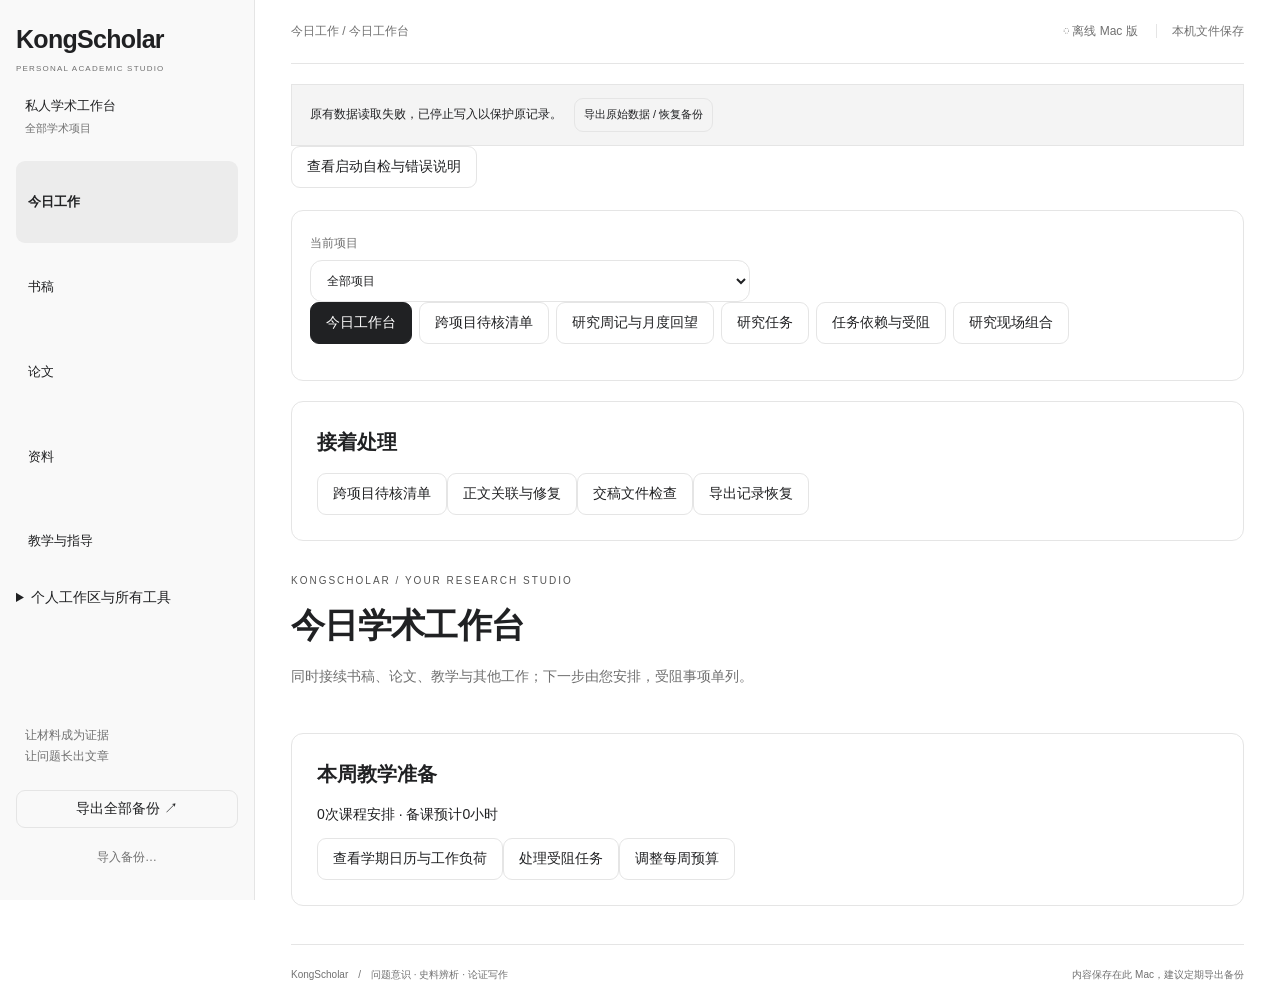
==== Web/index.html @ 85c4333f "Release KongScholar 3.2: Word revision intake, reviewed responses and per-citation text layers Inclu" ====
<!doctype html><html lang="zh-CN"><meta charset="utf-8"><meta name="viewport" content="width=device-width,initial-scale=1"><title>KongScholar · 私人学术工作台</title><link rel="stylesheet" href="style.css"><link rel="stylesheet" href="folio.css"><link rel="stylesheet" href="neutral.css"><body><aside><div class="brand">KongScholar<span>PERSONAL ACADEMIC STUDIO</span></div><div class="owner">中国近现代史<br><small>私人学术工作台 · 01</small></div><nav></nav><div class="asidefoot">让材料成为证据<br>让问题长出文章</div><button id="backup">导出全部备份 ↗</button><button class="import" id="restoreNative" onclick="nativeImportBackup()">导入备份…</button><input id="restore" type="file" hidden></aside><main><header><span id="breadcrumb">工作台 / 总览</span><span>◌ 离线 Mac 版 <b>本机文件保存</b></span></header><div id="backupNotice"></div><div id="app"></div><footer>KongScholar　/　问题意识 · 史料辨析 · 论证写作 <span id="status">内容保存在此 Mac，建议定期导出备份</span></footer></main><dialog><form id="form"><div class="dialogtop"><h2 id="dialogtitle"></h2><button type="button" id="close">×</button></div><div id="fields"></div><button class="primary" type="submit">保存到工作台</button></form></dialog><div id="toast" role="status"></div><script src="workflow-model.js"></script><script src="projects-model.js"></script><script src="rhythm-model.js"></script><script src="discovery-model.js"></script><script src="progress-model.js"></script><script src="revision-model.js"></script><script src="depth-model.js"></script><script src="advanced-model.js"></script><script src="research-model.js"></script><script src="personal-model.js"></script><script src="stability-model.js"></script><script src="material-model28.js"></script><script src="finish-model29.js"></script><script src="continuity-model30.js"></script><script src="studio-model31.js"></script><script src="review-model32.js"></script><script src="desktop.js"></script><script src="app.js"></script><script src="folio.js"></script><script src="references.js"></script><script src="workflow.js"></script><script src="publication.js"></script><script src="reliability.js"></script><script src="research.js"></script><script src="projects.js"></script><script src="rhythm.js"></script><script src="discovery.js"></script><script src="studio.js"></script><script src="progress.js"></script><script src="revision.js"></script><script src="depth.js"></script><script src="manuscripts.js"></script><script src="recovery.js"></script><script src="sessions.js"></script><script src="advanced.js"></script><script src="exchange.js"></script><script src="scholarship.js"></script><script src="analysis24.js"></script><script src="teaching24.js"></script><script src="workbench25.js"></script><script src="evidence25.js"></script><script src="writing25.js"></script><script src="continuity25.js"></script><script src="workspace26.js"></script><script src="forms26.js"></script><script src="writing26.js"></script><script src="stability27.js"></script><script src="drafts27.js"></script><script src="performance27.js"></script><script src="materials28.js"></script><script src="writing29.js"></script><script src="teaching29.js"></script><script src="continuity30.js"></script><script src="studio31.js"></script><script src="review32.js"></script></body></html>
---- Web/style.css ----
:root{--paper:#f6f5f0;--ink:#273e36;--muted:#7a8178;--line:#dedfd5;--accent:#b35d40}*{box-sizing:border-box}body{margin:0;background:var(--paper);color:var(--ink);font:14px -apple-system,BlinkMacSystemFont,"PingFang SC",sans-serif}button,input,textarea,select{font:inherit}button{cursor:pointer;border:1px solid var(--line);background:transparent;color:var(--ink);padding:11px 15px;border-radius:5px}button:hover{background:#e9ece3}aside{position:fixed;width:238px;inset:0 auto 0 0;background:#edf0e7;border-right:1px solid var(--line);padding:34px 25px;display:flex;flex-direction:column;gap:20px}.brand{font-family:serif;font-size:34px;letter-spacing:8px}.brand span{display:block;font:9px sans-serif;letter-spacing:1.6px;margin-top:10px}.owner{margin:24px 0 12px;line-height:1.9}.owner small,.muted{color:var(--muted)}nav{display:grid;gap:9px}nav button{text-align:left;border:0;padding:14px}nav .active{background:var(--ink);color:white}.asidefoot{margin-top:auto;font-family:serif;font-size:18px;line-height:1.9;color:#869285}.import{text-align:center;cursor:pointer;color:var(--muted);font-size:12px}main{margin-left:238px;padding:0 46px}header{height:80px;border-bottom:1px solid var(--line);display:flex;align-items:center;justify-content:space-between;font-size:12px;color:var(--muted)}header b{font-weight:400;border-left:1px solid var(--line);padding-left:15px;margin-left:15px}h1,h2,h3,p{margin-top:0}h1{font:38px/1.5 "Songti SC",serif;margin-bottom:12px}h2{font:23px "Songti SC",serif}h3{font-size:16px;line-height:1.7}.hero{padding:42px 0 30px;display:flex;justify-content:space-between;gap:24px;align-items:center}.eyebrow{font-size:10px;letter-spacing:2px;color:var(--accent);margin-bottom:15px}.hero p{color:var(--muted);line-height:1.9}.primary{background:var(--ink);color:white;border-color:var(--ink)}.primary:hover{background:#39574a;color:white}.stats{display:grid;grid-template-columns:repeat(4,1fr);border:1px solid var(--line);margin-bottom:32px;border-radius:8px}.stat{padding:22px 25px;border-right:1px solid var(--line)}.stat:last-child{border:0}.stat strong{display:block;font:32px Georgia;margin-top:12px}.grid{display:grid;grid-template-columns:1.65fr 1fr;gap:24px}.panel,.card{border:1px solid var(--line);background:#fcfcf8;border-radius:7px;padding:25px}.panelhead{display:flex;align-items:center;justify-content:space-between;margin-bottom:20px}.panelhead h2{margin:0}.tiny{font-size:11px;color:var(--muted)}.feature{background:#e7ece2;position:relative;overflow:hidden;margin-bottom:16px;padding:25px;border-radius:5px}.feature:after{content:'問';position:absolute;font:130px serif;color:#d4ddce;right:15px;bottom:-30px;pointer-events:none}.feature h3,.feature p{position:relative;z-index:1;max-width:80%}.feature p{line-height:1.8;color:#657263}.tag{display:inline-block;font-size:11px;padding:4px 8px;background:#eff1e9;border-radius:3px;color:#657361;margin:0 6px 10px 0}.tag.rust{color:#a15d44;background:#f1e9df}.row{padding:17px 0;border-bottom:1px solid var(--line);display:flex;justify-content:space-between;gap:15px;align-items:center}.row:last-child{border-bottom:0}.row p{margin:5px 0 0;color:var(--muted);font-size:12px;line-height:1.7}.quote{font:21px/1.9 "Songti SC",serif;margin:0 0 20px}.quick{width:100%;min-height:100px;resize:vertical;border:1px solid var(--line);background:var(--paper);padding:14px;margin-bottom:12px}.cards{display:grid;grid-template-columns:repeat(2,1fr);gap:18px}.card p{white-space:pre-wrap;color:#687367;line-height:1.9}.card .actions{display:flex;gap:8px;margin-top:18px}.actions button{font-size:12px;padding:7px 10px}.toolbar{display:flex;gap:12px;margin-bottom:24px}.toolbar input{flex:1;padding:13px;border:1px solid var(--line);background:#fcfcf8;border-radius:5px}.empty{padding:55px;text-align:center;color:var(--muted)}footer{border-top:1px solid var(--line);margin-top:38px;padding:23px 0;font-size:10px;color:var(--muted);display:flex;justify-content:space-between;gap:15px}dialog{border:1px solid var(--line);border-radius:10px;width:640px;max-width:92vw;padding:28px;background:var(--paper);color:var(--ink)}dialog::backdrop{background:#1f342b66}.dialogtop{display:flex;justify-content:space-between;align-items:start}label.field{display:block;margin:16px 0;color:#687367;font-size:12px}.field input,.field textarea,.field select{display:block;width:100%;margin-top:8px;padding:12px;border:1px solid var(--line);background:white;border-radius:4px;color:var(--ink)}.field textarea{min-height:100px;resize:vertical}#toast{position:fixed;bottom:25px;left:50%;background:var(--ink);color:white;padding:13px 24px;border-radius:7px;display:none}.setting{max-width:760px}.setting p{line-height:1.9;color:var(--muted)}@media(max-width:1000px){aside{width:190px;padding:25px 18px}main{margin-left:190px;padding:0 25px}.grid{grid-template-columns:1fr}.hero{align-items:start}h1{font-size:30px}.stats .stat{padding:18px}.cards{grid-template-columns:1fr}}@media(max-width:650px){aside{position:static;width:auto;padding:20px}.brand{font-size:26px}.owner,.asidefoot,aside>button,.import{display:none}nav{display:flex;overflow:auto;gap:3px}nav button{white-space:nowrap;padding:9px}main{margin:0;padding:0 18px}header{height:55px}header>span:last-child{display:none}.hero{padding:25px 0;display:block}.hero button{margin-bottom:10px}.stats{grid-template-columns:repeat(2,1fr)}.stat:nth-child(2){border:0}.grid{gap:15px}.panel{padding:19px}footer{display:block;line-height:2}.cards{grid-template-columns:1fr}}

.topic-banner{display:flex;gap:22px;justify-content:space-between;align-items:center;border-top:1px solid var(--line);border-bottom:1px solid var(--line);padding:23px 0;margin-bottom:28px}.topic-banner h3{margin:10px 0}.topic-banner p{color:var(--muted);margin:0;font-size:12px}.topic-banner .eyebrow{margin:0}.owner{overflow-wrap:anywhere;font-size:13px}@media(max-width:650px){.topic-banner{display:block}.topic-banner button{margin-top:18px}}
/* KongScholar research workspace */
aside{width:255px;padding:26px 20px;gap:14px}.brand{font:25px Georgia,serif;letter-spacing:-.5px}.brand span{font-size:8px;letter-spacing:1.6px}.owner{margin:8px 0;font-size:12px;line-height:1.7}nav{overflow-y:auto;min-height:80px;gap:3px;flex:1}nav button{padding:10px 11px;font-size:12px}.asidefoot{font-size:14px;margin:0;line-height:1.6}aside>button{padding:9px}main{margin-left:255px}.hero h1{font-size:34px}.card h4,.panel h4{font-size:12px;margin:17px 0 9px}.actions{flex-wrap:wrap}.source-link{font-size:12px;padding:6px 10px;display:inline-block;margin:0 6px 6px 0}.gap{font-size:12px;color:#97563d;background:#f5eee5;padding:12px;border-radius:4px;line-height:1.9;white-space:pre-wrap}.chapter-list{display:grid;gap:22px}.chapter-argument{padding:18px 0;border-top:1px solid var(--line)}.chapter-argument .panelhead{margin-bottom:0}.chapter-argument h3{margin:0}.chapter-argument p{line-height:1.9;white-space:pre-wrap}.compare-grid{display:grid;grid-template-columns:1fr 1fr;gap:20px}.reading{min-width:0}.reading .original{font:18px/2 "Songti SC",serif;white-space:pre-wrap}.reading p{white-space:pre-wrap;overflow-wrap:anywhere;line-height:1.9}.timeline-row{display:grid;grid-template-columns:145px 1fr;gap:22px;margin-bottom:18px}.timeline-date{font:20px Georgia;color:#62765c;border-right:1px solid var(--line);padding-right:15px}.timeline-date small{display:block;font:12px/1.8 sans-serif;color:var(--muted);margin-top:12px}.timeline-row p{white-space:pre-wrap;line-height:1.8}.backup-banner{background:#ede8db;border:1px solid #ddd0b8;padding:13px 18px;display:flex;align-items:center;gap:12px;font-size:12px;margin-top:20px;line-height:1.8}.backup-banner button{font-size:11px;padding:6px 9px}.checklist{max-height:180px;overflow:auto;border:1px solid var(--line);padding:12px;background:#fff}.checklist label{display:block;padding:7px 0;line-height:1.8}.checklist small{display:block;color:var(--muted);margin-left:20px}fieldset{border:0;padding:0;margin:18px 0}legend{font-size:12px;color:#687367;margin-bottom:8px}table{border-collapse:collapse;width:100%;font-size:12px}td,th{padding:10px;border-bottom:1px solid var(--line);text-align:left}.import-file{display:block;line-height:2.2;margin:20px 0}input[type=file]{display:block;max-width:100%}.field input[type=checkbox]{display:inline;width:auto}hr{border:0;border-top:1px solid var(--line);margin:22px 0}.sheetmaker{margin-bottom:22px}.setting p{line-height:1.9;color:var(--muted)}.card p,.setting p{overflow-wrap:anywhere}dialog{max-height:90vh;overflow:auto}.panelhead{gap:10px}.panelhead h2{line-height:1.5}@media(max-width:1050px){aside{width:210px}main{margin-left:210px;padding:0 25px}.compare-grid{gap:14px}.hero h1{font-size:28px}}@media(max-width:650px){aside{width:auto;padding:19px;gap:15px}nav{min-height:0;overflow-x:auto;overflow-y:hidden;flex:none;display:flex}.brand{font-size:25px}.brand span{margin-top:7px}.owner,.asidefoot{display:none}main{margin:0;padding:0 18px}.compare-grid{grid-template-columns:1fr}.timeline-row{grid-template-columns:1fr;gap:15px}.timeline-date{border-right:0;border-bottom:1px solid var(--line);padding-bottom:12px}.backup-banner{flex-wrap:wrap}.hero h1{font-size:29px}.panelhead{flex-wrap:wrap}h2{font-size:21px}}
input[hidden]{display:none!important}
.grid>*{min-width:0}.panel,.card{min-width:0}.hero>div{min-width:0}.toolbar select{max-width:45%;border:1px solid var(--line);background:var(--paper);color:var(--ink);padding:10px;border-radius:4px}

body{overscroll-behavior:none}button{-webkit-user-select:none;user-select:none}.import{border:0}header{user-select:none}input,textarea{-webkit-user-select:text;user-select:text}
---- Web/folio.css ----
.folio-origin{background:#eef0e7;border:1px solid var(--line);padding:15px;margin:18px 0;border-radius:5px}.folio-origin p{white-space:pre-wrap;overflow-wrap:anywhere}.folio-origin button{font-size:12px;padding:8px}.folio-review-list{max-height:65vh;overflow:auto;border-top:1px solid var(--line);margin:20px 0}.folio-review{padding:18px 8px;border-bottom:1px solid var(--line)}.folio-review p{white-space:pre-wrap;overflow-wrap:anywhere;line-height:1.9}.folio-review summary{cursor:pointer;font-size:12px;color:var(--muted);padding:10px 0}.folio-review label{line-height:2}.folio-review input{vertical-align:middle}#folioPreview>.panel>p{line-height:1.9}#folioPreview .actions{display:flex;gap:12px;flex-wrap:wrap}
---- Web/neutral.css ----
/* Calm neutral palette inspired by the ChatGPT desktop client. */
:root{color-scheme:light dark;--paper:#fff;--ink:#202123;--muted:#707070;--line:#e5e5e5;--accent:#555;--sidebar:#f9f9f9;--surface:#fff;--hover:#ececec;--soft:#f4f4f4}
body{background:var(--paper);color:var(--ink)}aside{background:var(--sidebar);padding:25px 16px;gap:12px;overflow-y:auto}.brand{font:600 25px -apple-system,BlinkMacSystemFont,sans-serif;letter-spacing:-.7px}.brand span{color:var(--muted);font-size:8px;letter-spacing:1.2px}.owner{margin:10px 9px;font-size:13px}nav{gap:3px}nav button{padding:10px 12px;border-radius:9px;font-size:13px}nav .active{background:var(--hover);color:var(--ink);font-weight:600}.asidefoot{font:12px/1.7 -apple-system,sans-serif;color:var(--muted);padding:12px 9px}main{padding:0 36px}header{height:64px}h1{font:600 30px/1.45 -apple-system,BlinkMacSystemFont,'PingFang SC',sans-serif;letter-spacing:-.7px}h2{font:600 20px/1.5 -apple-system,sans-serif}.hero{padding-top:34px}.panel,.card,dialog,.toolbar input,.field input,.field textarea,.field select{background:var(--surface);border-color:var(--line);border-radius:12px;color:var(--ink)}button{border-radius:9px}button:hover,.primary:hover{background:var(--hover);color:var(--ink)}.primary{background:var(--ink);color:var(--paper);border-color:var(--ink)}.feature,.tag,.tag.rust,.gap,.backup-notice,.folio-origin{background:var(--soft);color:var(--ink)}.feature:after{color:var(--line)}.feature p,.card p,label.field,.row p,.tiny,.muted{color:var(--muted)}.feature h3{color:var(--ink)}dialog::backdrop{background:#0006}.citation-row{padding:22px 0;border-bottom:1px solid var(--line)}.citation-row:last-child{border:0}.citation-row h3{margin:0}.citation-text{white-space:pre-wrap;line-height:1.8}.citation-info{border-top:1px solid var(--line);padding-top:16px;margin-top:16px}.toolbar select{max-width:40%;background:var(--surface);color:var(--ink);border:1px solid var(--line);border-radius:9px;padding:10px}.quote{color:var(--ink)}:focus-visible{outline:2px solid var(--muted);outline-offset:3px}
@media(prefers-color-scheme:dark){:root{--paper:#212121;--ink:#ececec;--muted:#aaa;--line:#3c3c3c;--accent:#bbb;--sidebar:#171717;--surface:#262626;--hover:#363636;--soft:#303030}.primary{background:#ececec;color:#171717}input,textarea,select{color-scheme:dark}}
@media(max-height:850px){aside{gap:7px;padding-top:18px}nav button{padding-top:8px;padding-bottom:8px}.asidefoot{display:none}.owner{margin:5px 9px}}
.backup-banner{background:var(--soft);border-color:var(--line);color:var(--ink)}.checklist{background:var(--surface)}legend,.timeline-date{color:var(--muted)}.citation-row p{overflow-wrap:anywhere}.citation-row .actions,.card .actions{display:flex;flex-wrap:wrap;gap:8px}
.writer-layout{display:grid;grid-template-columns:170px minmax(270px,1fr) 280px;gap:16px;align-items:start}.writer-layout>.panel{padding:18px}.writer-outline button{display:block;text-align:left;width:100%;margin-bottom:7px}.writer-outline .selected{background:var(--hover)}#chapterBody{display:block;width:100%;min-height:52vh;resize:vertical;border:1px solid var(--line);border-radius:10px;background:var(--surface);color:var(--ink);padding:18px;font:16px/1.95 -apple-system,'PingFang SC',sans-serif}#writerSearch{max-width:100%;width:100%;padding:10px;background:var(--surface);border:1px solid var(--line);border-radius:8px;color:var(--ink)}.writer-evidence article,.writer-evidence details,.writer-note{border-top:1px solid var(--line);padding:14px 0}.writer-evidence p,.writer-note p,.history-batch p{white-space:pre-wrap;overflow-wrap:anywhere;line-height:1.8}.writer-evidence article>p{max-height:240px;overflow:auto}.writer-evidence h3{font-size:14px}.writer-evidence .actions{display:flex;flex-wrap:wrap;gap:7px}summary{cursor:pointer;line-height:1.8}.writer-main .actions{display:flex;flex-wrap:wrap;gap:8px}.history-batch{margin:18px 0}.history-batch details{padding:12px 0}.history-diff{border-bottom:1px solid var(--line);padding:12px 0}.history-diff p{max-height:240px;overflow:auto;font-size:12px}.writer-note textarea{min-height:80px}@media(max-width:1200px){.writer-layout{grid-template-columns:130px minmax(250px,1fr)}.writer-evidence{grid-column:1/-1}.writer-evidence article{display:inline-block;vertical-align:top;width:48%;margin:1%}}
.proof-row{border-top:1px solid var(--line);padding:20px 0}.proof-row p{white-space:pre-wrap;overflow-wrap:anywhere;line-height:1.8}.version-line{white-space:pre-wrap;overflow-wrap:anywhere;padding:8px 12px;margin:0;border-left:3px solid transparent;line-height:1.8}.version-line.added{background:var(--soft);border-left-color:var(--ink)}.version-line.removed{background:var(--soft);border-left:3px dashed var(--muted);text-decoration:line-through;color:var(--muted)}.table-scroll{overflow-x:auto}.table-scroll table{min-width:650px}.table-scroll td{vertical-align:top;white-space:pre-wrap;line-height:1.8}.table-scroll td:nth-child(3){min-width:220px}.table-scroll td:nth-child(4){min-width:200px}#styleForm textarea{min-height:80px}
.research-grid{display:grid;grid-template-columns:repeat(2,minmax(0,1fr));gap:20px}.research-grid>*{min-width:0}.research-source{margin:16px 0;padding:16px;border:1px solid var(--line,#ddd);border-radius:12px}blockquote{white-space:pre-wrap;overflow-wrap:anywhere;border-left:3px solid #aaa;padding-left:16px;margin:16px 0}.argument-flow{display:grid;grid-template-columns:repeat(2,minmax(0,1fr));gap:16px;margin:20px 0}.argument-flow>section{padding:18px;border:1px solid var(--line,#ddd);border-radius:12px;min-width:0}.argument-flow p,.research-source p{overflow-wrap:anywhere}@media(max-width:1050px){.research-grid,.argument-flow{grid-template-columns:1fr}}
.project-scope{display:flex;align-items:center;gap:18px;flex-wrap:wrap;padding:16px 22px!important;margin-bottom:24px}.project-scope .field{margin:0;min-width:230px;flex:1}.project-card h2{overflow-wrap:anywhere}.project-section-title{margin:28px 0 18px}.project-card .actions{flex-wrap:wrap}
.week-grid{display:grid;grid-template-columns:repeat(7,minmax(160px,1fr));gap:12px;overflow-x:auto;padding-bottom:12px}.week-day{padding:12px;border:1px solid #aaa6;border-radius:10px;min-width:0}.week-day article{padding:12px 0;border-top:1px solid #aaa6}.week-day strong{display:block;overflow-wrap:anywhere}.resume-card{padding:18px;border:1px solid #aaa6;border-radius:12px;margin:18px 0}.resume-card textarea{min-height:70px}
.review-summary{white-space:pre-wrap;overflow-wrap:anywhere;font:inherit;line-height:1.8;padding:18px;border:1px solid #aaa5;border-radius:10px}mark{background:#ddd8;color:inherit;border-radius:3px}#globalResults p{overflow-wrap:anywhere}

/* 2.0 studio navigation and bounded collection views. */
.studio-tabs{padding:16px 20px;margin-top:22px}.studio-tabs .toolbar{flex-wrap:wrap;gap:7px}.studio-tabs .field{max-width:440px;margin:12px 0 0}.studio-project-home{border-left:3px solid var(--muted)}nav h3{margin:20px 12px 8px}#status{font-variant-numeric:tabular-nums}button,input,textarea,select{scroll-margin:100px}#results>.card>p{max-height:280px;overflow:auto}.studio-tabs [aria-current=page]{font-weight:600}main{min-width:0}.panel p,.card{overflow-wrap:anywhere}dialog{max-height:88vh;overflow:auto}.studio-tabs+section{margin-top:20px}

/* 2.1 manuscript structure and evidence matrix. */
.outline-row{margin-left:calc(var(--outline-depth)*18px);border-left:2px solid var(--line);padding-left:18px}.outline-row .toolbar{flex-wrap:wrap;gap:8px}.outline-row select{max-width:280px}.evidence-matrix{min-width:980px;table-layout:fixed;width:100%}.evidence-matrix th,.evidence-matrix td{vertical-align:top;min-width:160px;white-space:normal;padding:16px;border:1px solid var(--line);overflow-wrap:anywhere}.evidence-matrix p{white-space:pre-wrap}.evidence-matrix button{margin:5px 0;max-width:100%;white-space:normal}pre{white-space:pre-wrap;overflow-wrap:anywhere;font:14px/1.8 -apple-system,'PingFang SC',sans-serif}#allocationBody,#allocationCounter{min-height:130px}

/* 2.2 review and revision workflow. */
#deliverySummary{min-height:130px}.proof-row .toolbar{flex-wrap:wrap;gap:7px}details>pre{padding:12px;background:var(--soft);border-radius:8px;max-height:55vh;overflow:auto}

/* 2.3 focused writing and scholarly records. */
.focus-tools{display:flex;flex-wrap:wrap;gap:8px;position:sticky;top:0;background:var(--surface);padding:10px 0;z-index:2}.writing-focus aside,.writing-focus header,.writing-focus footer,.writing-focus #backupNotice,.writing-focus .studio-tabs,.writing-focus .hero,.writing-focus .writer-outline,.writing-focus .resume-card{display:none}.writing-focus main{margin-left:0;max-width:1400px;margin-right:auto;margin-left:auto;padding:10px 28px}.writing-focus .writer-layout{grid-template-columns:minmax(360px,1fr) 280px}.writing-focus #chapterBody{min-height:74vh}.writing-focus .writer-main{border:0}.writing-focus .writer-evidence{max-height:94vh;overflow:auto;position:sticky;top:12px}.compare-grid>pre{min-width:0}.proof-row details label.field{margin:7px 0}#deliveryDiff details{border-top:1px solid var(--line);padding:12px 0}
/* 2.4 long-form reading, local evidence and course planning. */
.manuscript-reader24{max-width:900px;margin:24px auto;scroll-margin-top:15px}.manuscript-reader24 p{white-space:pre-wrap;line-height:2;font-size:17px}.reader-paragraph24{margin:22px 0}.reader-paragraph24>button{font-size:12px;color:var(--muted);padding:5px 9px}.ocr-grid24{display:grid;grid-template-columns:repeat(3,minmax(0,1fr));gap:18px}.ocr-grid24>section{min-width:0}.ocr-grid24 textarea{width:100%;min-height:340px;line-height:1.8;box-sizing:border-box}.evidence-image24{width:100%;max-height:650px;object-fit:contain;background:white;border:1px solid var(--line)}#app pre{white-space:pre-wrap;overflow-wrap:anywhere;max-width:100%}#app mark{background:#e6d685;color:#202123}#anonymousNames24{min-height:100px}#command24Query{width:100%;box-sizing:border-box;padding:12px}#command24Rows button{text-align:left;max-width:100%}.compare-grid>section,.research-grid>section{min-width:0}@media(max-width:1150px){.ocr-grid24{grid-template-columns:1fr}.ocr-grid24 textarea{min-height:220px}}
/* 2.5 linked research workspaces, preserving the system gray palette. */
.line-layout25{display:grid;grid-template-columns:minmax(260px,1fr) minmax(340px,1fr);gap:24px;align-items:start}.line-image25{position:sticky;top:18px;line-height:0;border:1px solid var(--line);background:white}.line-image25 img{width:100%;height:auto;display:block}.line-box25{position:absolute;border:2px solid #777;background:#8882;box-sizing:border-box;pointer-events:none}.line-layout25 textarea{min-height:90px}.line-layout25 .toolbar input[type=number]{width:80px}.relation25{border-left:3px solid var(--muted);padding-left:20px}.diff25{border-top:1px solid var(--line);padding:12px 0}.diff25 .compare-grid pre{background:var(--soft);padding:12px;border-radius:8px}#app .toolbar{flex-wrap:wrap}#app textarea{box-sizing:border-box;max-width:100%}@media(max-width:1100px){.line-layout25{grid-template-columns:1fr}.line-image25{position:relative;top:0;max-width:650px}}
/* Local review cues stay within the neutral macOS palette. */
.diff-removed26{background:#eadcda;text-decoration:line-through}.diff-added26{background:#dce9df}.compare-grid pre{white-space:pre-wrap;overflow-wrap:anywhere}.compare-grid>div{white-space:pre-wrap;overflow-wrap:anywhere}#toolsSearch26{width:100%;box-sizing:border-box}nav label{margin:12px 0}nav select{max-width:100%;width:100%}.studio-tabs{padding:12px 18px}
@media(prefers-color-scheme:dark){.diff-removed26{background:#563b3b}.diff-added26{background:#304d3b}}
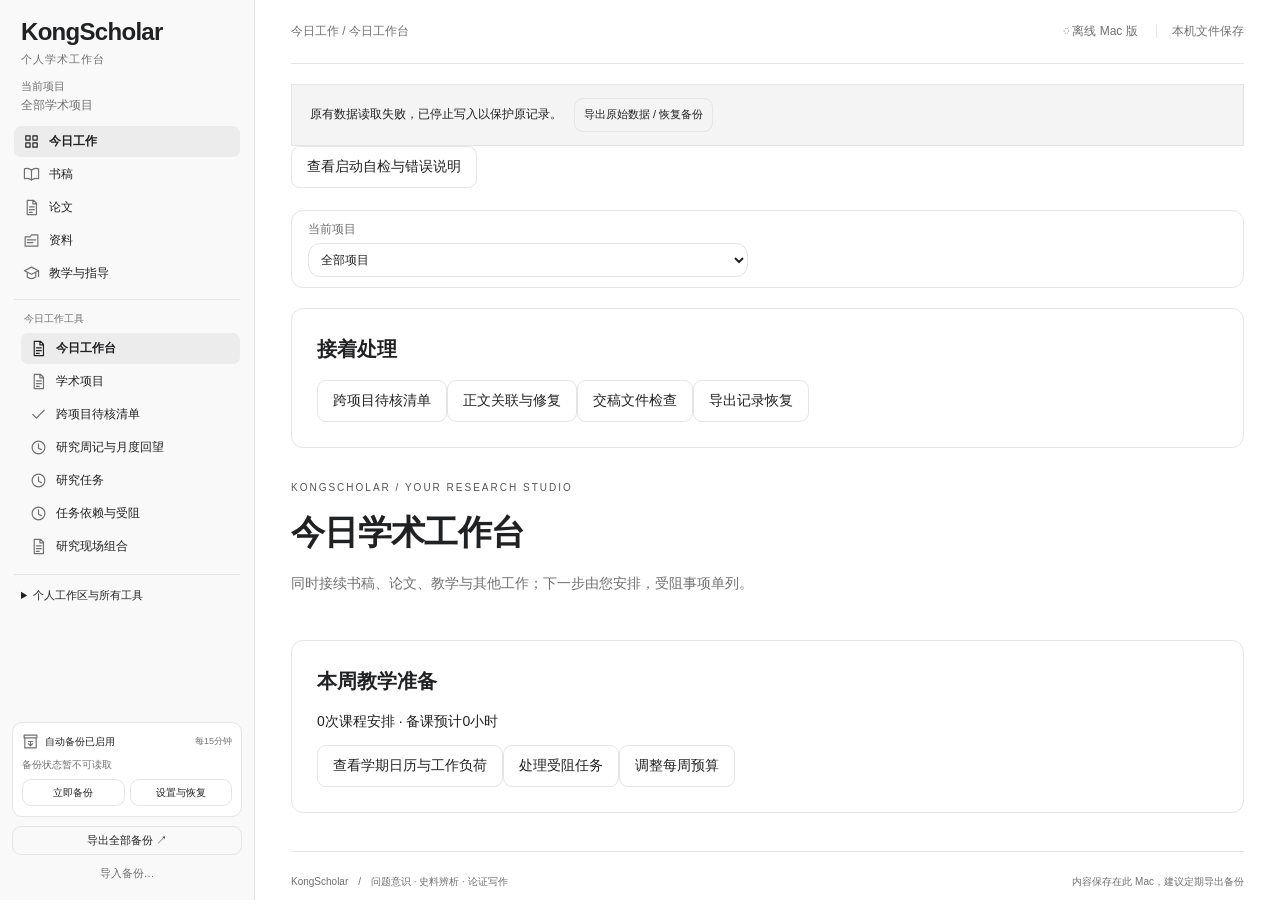
==== commit e0f69d78: "Release KongScholar 3.3: compact academic navigation and visible local backups Rename the workspace," ====
--- a/Web/index.html
+++ b/Web/index.html
@@ -1 +1 @@
-<!doctype html><html lang="zh-CN"><meta charset="utf-8"><meta name="viewport" content="width=device-width,initial-scale=1"><title>KongScholar · 私人学术工作台</title><link rel="stylesheet" href="style.css"><link rel="stylesheet" href="folio.css"><link rel="stylesheet" href="neutral.css"><body><aside><div class="brand">KongScholar<span>PERSONAL ACADEMIC STUDIO</span></div><div class="owner">中国近现代史<br><small>私人学术工作台 · 01</small></div><nav></nav><div class="asidefoot">让材料成为证据<br>让问题长出文章</div><button id="backup">导出全部备份 ↗</button><button class="import" id="restoreNative" onclick="nativeImportBackup()">导入备份…</button><input id="restore" type="file" hidden></aside><main><header><span id="breadcrumb">工作台 / 总览</span><span>◌ 离线 Mac 版 <b>本机文件保存</b></span></header><div id="backupNotice"></div><div id="app"></div><footer>KongScholar　/　问题意识 · 史料辨析 · 论证写作 <span id="status">内容保存在此 Mac，建议定期导出备份</span></footer></main><dialog><form id="form"><div class="dialogtop"><h2 id="dialogtitle"></h2><button type="button" id="close">×</button></div><div id="fields"></div><button class="primary" type="submit">保存到工作台</button></form></dialog><div id="toast" role="status"></div><script src="workflow-model.js"></script><script src="projects-model.js"></script><script src="rhythm-model.js"></script><script src="discovery-model.js"></script><script src="progress-model.js"></script><script src="revision-model.js"></script><script src="depth-model.js"></script><script src="advanced-model.js"></script><script src="research-model.js"></script><script src="personal-model.js"></script><script src="stability-model.js"></script><script src="material-model28.js"></script><script src="finish-model29.js"></script><script src="continuity-model30.js"></script><script src="studio-model31.js"></script><script src="review-model32.js"></script><script src="desktop.js"></script><script src="app.js"></script><script src="folio.js"></script><script src="references.js"></script><script src="workflow.js"></script><script src="publication.js"></script><script src="reliability.js"></script><script src="research.js"></script><script src="projects.js"></script><script src="rhythm.js"></script><script src="discovery.js"></script><script src="studio.js"></script><script src="progress.js"></script><script src="revision.js"></script><script src="depth.js"></script><script src="manuscripts.js"></script><script src="recovery.js"></script><script src="sessions.js"></script><script src="advanced.js"></script><script src="exchange.js"></script><script src="scholarship.js"></script><script src="analysis24.js"></script><script src="teaching24.js"></script><script src="workbench25.js"></script><script src="evidence25.js"></script><script src="writing25.js"></script><script src="continuity25.js"></script><script src="workspace26.js"></script><script src="forms26.js"></script><script src="writing26.js"></script><script src="stability27.js"></script><script src="drafts27.js"></script><script src="performance27.js"></script><script src="materials28.js"></script><script src="writing29.js"></script><script src="teaching29.js"></script><script src="continuity30.js"></script><script src="studio31.js"></script><script src="review32.js"></script></body></html>
+<!doctype html><html lang="zh-CN"><meta charset="utf-8"><meta name="viewport" content="width=device-width,initial-scale=1"><title>KongScholar · 个人学术工作台</title><link rel="stylesheet" href="style.css"><link rel="stylesheet" href="folio.css"><link rel="stylesheet" href="neutral.css"><body><aside><div class="brand">KongScholar<span>个人学术工作台</span></div><div class="owner">中国近现代史<br><small>个人学术工作台 · 01</small></div><nav></nav><div class="asidefoot">让材料成为证据<br>让问题长出文章</div><button id="backup">导出全部备份 ↗</button><button class="import" id="restoreNative" onclick="nativeImportBackup()">导入备份…</button><input id="restore" type="file" hidden></aside><main><header><span id="breadcrumb">工作台 / 总览</span><span>◌ 离线 Mac 版 <b>本机文件保存</b></span></header><div id="backupNotice"></div><div id="app"></div><footer>KongScholar　/　问题意识 · 史料辨析 · 论证写作 <span id="status">内容保存在此 Mac，建议定期导出备份</span></footer></main><dialog><form id="form"><div class="dialogtop"><h2 id="dialogtitle"></h2><button type="button" id="close">×</button></div><div id="fields"></div><button class="primary" type="submit">保存到工作台</button></form></dialog><div id="toast" role="status"></div><script src="workflow-model.js"></script><script src="projects-model.js"></script><script src="rhythm-model.js"></script><script src="discovery-model.js"></script><script src="progress-model.js"></script><script src="revision-model.js"></script><script src="depth-model.js"></script><script src="advanced-model.js"></script><script src="research-model.js"></script><script src="personal-model.js"></script><script src="stability-model.js"></script><script src="material-model28.js"></script><script src="finish-model29.js"></script><script src="continuity-model30.js"></script><script src="studio-model31.js"></script><script src="review-model32.js"></script><script src="desktop.js"></script><script src="app.js"></script><script src="folio.js"></script><script src="references.js"></script><script src="workflow.js"></script><script src="publication.js"></script><script src="reliability.js"></script><script src="research.js"></script><script src="projects.js"></script><script src="rhythm.js"></script><script src="discovery.js"></script><script src="studio.js"></script><script src="progress.js"></script><script src="revision.js"></script><script src="depth.js"></script><script src="manuscripts.js"></script><script src="recovery.js"></script><script src="sessions.js"></script><script src="advanced.js"></script><script src="exchange.js"></script><script src="scholarship.js"></script><script src="analysis24.js"></script><script src="teaching24.js"></script><script src="workbench25.js"></script><script src="evidence25.js"></script><script src="writing25.js"></script><script src="continuity25.js"></script><script src="workspace26.js"></script><script src="forms26.js"></script><script src="writing26.js"></script><script src="stability27.js"></script><script src="drafts27.js"></script><script src="performance27.js"></script><script src="materials28.js"></script><script src="writing29.js"></script><script src="teaching29.js"></script><script src="continuity30.js"></script><script src="studio31.js"></script><script src="review32.js"></script><script src="interface33.js"></script></body></html>
--- a/Web/neutral.css
+++ b/Web/neutral.css
@@ -29,3 +29,5 @@
 /* Local review cues stay within the neutral macOS palette. */
 .diff-removed26{background:#eadcda;text-decoration:line-through}.diff-added26{background:#dce9df}.compare-grid pre{white-space:pre-wrap;overflow-wrap:anywhere}.compare-grid>div{white-space:pre-wrap;overflow-wrap:anywhere}#toolsSearch26{width:100%;box-sizing:border-box}nav label{margin:12px 0}nav select{max-width:100%;width:100%}.studio-tabs{padding:12px 18px}
 @media(prefers-color-scheme:dark){.diff-removed26{background:#563b3b}.diff-added26{background:#304d3b}}
+/* Compact academic navigation, with one scroll area and visible backup controls. */
+aside{padding:18px 12px 12px;gap:9px;overflow:hidden}.brand{padding:0 9px;font-size:24px}.brand span{font-size:11px;letter-spacing:1px;margin-top:6px}.owner{margin:0 9px 3px;line-height:1.5}.owner small{display:block;font-size:12px;white-space:nowrap;overflow:hidden;text-overflow:ellipsis}nav{display:flex;flex-direction:column;gap:2px;flex:1;min-height:0;overflow-y:auto;overflow-x:hidden;padding:0 2px 6px}nav button{display:flex;align-items:center;gap:9px;flex-shrink:0;padding:6px 9px;min-height:31px;line-height:1.35;font-size:12px;border-radius:7px}nav button span{min-width:0;overflow-wrap:anywhere}.nav-icon33{width:17px;height:17px;flex:0 0 17px;color:var(--muted)}nav .active .nav-icon33{color:var(--ink)}.nav-section33{font-size:10px;color:var(--muted);padding:12px 10px 5px;border-top:1px solid var(--line);margin-top:8px}.nav-tool33{margin-left:7px}nav details{border-top:1px solid var(--line);margin-top:10px;padding-top:7px}nav summary{font-size:11px;padding:4px 7px}nav label.field{margin:9px 5px}.asidefoot{display:none}.sidebar-backup33{border:1px solid var(--line);border-radius:10px;padding:10px 9px;background:var(--surface);flex-shrink:0}.backup-heading33{display:flex;align-items:center;gap:6px;font-size:10px}.backup-heading33 strong{font-weight:550}.backup-heading33>span{margin-left:auto;color:var(--muted);font-size:9px}.sidebar-backup33 p{font-size:10px;line-height:1.5;color:var(--muted);margin:7px 0;overflow-wrap:anywhere}.sidebar-backup33>div:last-child{display:flex;gap:5px}.sidebar-backup33 button{padding:5px 7px;min-height:27px;font-size:10px;flex:1}aside>#backup,aside>#restoreNative{padding:6px 9px;font-size:11px;min-height:29px;flex-shrink:0}aside>.import{margin-top:-5px}.studio-tabs .toolbar{display:none}.studio-tabs{padding:10px 16px}.studio-tabs label.field{margin:0}.studio-tabs .field select{margin-top:5px;padding:8px}@media(max-width:650px){aside{position:static;overflow:visible;width:auto}nav{max-height:50vh;min-height:80px;overflow:auto;display:grid;grid-template-columns:repeat(2,minmax(0,1fr))}.nav-section33,nav details,#personalPages30{grid-column:1/-1}.nav-tool33{margin-left:0}.sidebar-backup33{display:block}aside>#backup,aside>#restoreNative{display:block}}
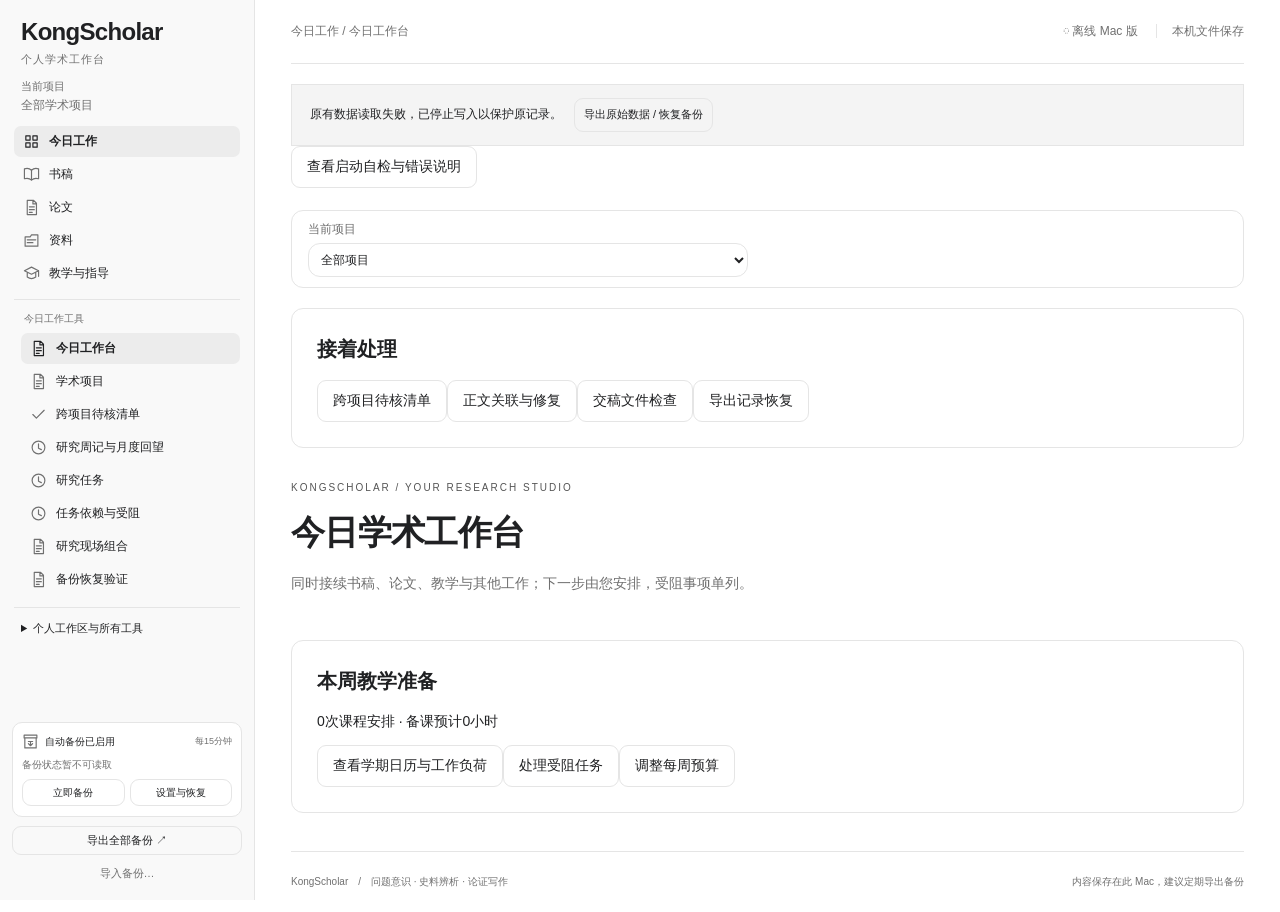
==== commit 1a87284b: "Release KongScholar 3.4: selected evidence and course packets, immutable handouts, meeting actions a" ====
--- a/Web/index.html
+++ b/Web/index.html
@@ -1 +1 @@
-<!doctype html><html lang="zh-CN"><meta charset="utf-8"><meta name="viewport" content="width=device-width,initial-scale=1"><title>KongScholar · 个人学术工作台</title><link rel="stylesheet" href="style.css"><link rel="stylesheet" href="folio.css"><link rel="stylesheet" href="neutral.css"><body><aside><div class="brand">KongScholar<span>个人学术工作台</span></div><div class="owner">中国近现代史<br><small>个人学术工作台 · 01</small></div><nav></nav><div class="asidefoot">让材料成为证据<br>让问题长出文章</div><button id="backup">导出全部备份 ↗</button><button class="import" id="restoreNative" onclick="nativeImportBackup()">导入备份…</button><input id="restore" type="file" hidden></aside><main><header><span id="breadcrumb">工作台 / 总览</span><span>◌ 离线 Mac 版 <b>本机文件保存</b></span></header><div id="backupNotice"></div><div id="app"></div><footer>KongScholar　/　问题意识 · 史料辨析 · 论证写作 <span id="status">内容保存在此 Mac，建议定期导出备份</span></footer></main><dialog><form id="form"><div class="dialogtop"><h2 id="dialogtitle"></h2><button type="button" id="close">×</button></div><div id="fields"></div><button class="primary" type="submit">保存到工作台</button></form></dialog><div id="toast" role="status"></div><script src="workflow-model.js"></script><script src="projects-model.js"></script><script src="rhythm-model.js"></script><script src="discovery-model.js"></script><script src="progress-model.js"></script><script src="revision-model.js"></script><script src="depth-model.js"></script><script src="advanced-model.js"></script><script src="research-model.js"></script><script src="personal-model.js"></script><script src="stability-model.js"></script><script src="material-model28.js"></script><script src="finish-model29.js"></script><script src="continuity-model30.js"></script><script src="studio-model31.js"></script><script src="review-model32.js"></script><script src="desktop.js"></script><script src="app.js"></script><script src="folio.js"></script><script src="references.js"></script><script src="workflow.js"></script><script src="publication.js"></script><script src="reliability.js"></script><script src="research.js"></script><script src="projects.js"></script><script src="rhythm.js"></script><script src="discovery.js"></script><script src="studio.js"></script><script src="progress.js"></script><script src="revision.js"></script><script src="depth.js"></script><script src="manuscripts.js"></script><script src="recovery.js"></script><script src="sessions.js"></script><script src="advanced.js"></script><script src="exchange.js"></script><script src="scholarship.js"></script><script src="analysis24.js"></script><script src="teaching24.js"></script><script src="workbench25.js"></script><script src="evidence25.js"></script><script src="writing25.js"></script><script src="continuity25.js"></script><script src="workspace26.js"></script><script src="forms26.js"></script><script src="writing26.js"></script><script src="stability27.js"></script><script src="drafts27.js"></script><script src="performance27.js"></script><script src="materials28.js"></script><script src="writing29.js"></script><script src="teaching29.js"></script><script src="continuity30.js"></script><script src="studio31.js"></script><script src="review32.js"></script><script src="interface33.js"></script></body></html>
+<!doctype html><html lang="zh-CN"><meta charset="utf-8"><meta name="viewport" content="width=device-width,initial-scale=1"><title>KongScholar · 个人学术工作台</title><link rel="stylesheet" href="style.css"><link rel="stylesheet" href="folio.css"><link rel="stylesheet" href="neutral.css"><body><aside><div class="brand">KongScholar<span>个人学术工作台</span></div><div class="owner">中国近现代史<br><small>个人学术工作台 · 01</small></div><nav></nav><div class="asidefoot">让材料成为证据<br>让问题长出文章</div><button id="backup">导出全部备份 ↗</button><button class="import" id="restoreNative" onclick="nativeImportBackup()">导入备份…</button><input id="restore" type="file" hidden></aside><main><header><span id="breadcrumb">工作台 / 总览</span><span>◌ 离线 Mac 版 <b>本机文件保存</b></span></header><div id="backupNotice"></div><div id="app"></div><footer>KongScholar　/　问题意识 · 史料辨析 · 论证写作 <span id="status">内容保存在此 Mac，建议定期导出备份</span></footer></main><dialog><form id="form"><div class="dialogtop"><h2 id="dialogtitle"></h2><button type="button" id="close">×</button></div><div id="fields"></div><button class="primary" type="submit">保存到工作台</button></form></dialog><div id="toast" role="status"></div><script src="workflow-model.js"></script><script src="projects-model.js"></script><script src="rhythm-model.js"></script><script src="discovery-model.js"></script><script src="progress-model.js"></script><script src="revision-model.js"></script><script src="depth-model.js"></script><script src="advanced-model.js"></script><script src="research-model.js"></script><script src="personal-model.js"></script><script src="stability-model.js"></script><script src="material-model28.js"></script><script src="finish-model29.js"></script><script src="continuity-model30.js"></script><script src="studio-model31.js"></script><script src="review-model32.js"></script><script src="delivery-model34.js"></script><script src="desktop.js"></script><script src="app.js"></script><script src="folio.js"></script><script src="references.js"></script><script src="workflow.js"></script><script src="publication.js"></script><script src="reliability.js"></script><script src="research.js"></script><script src="projects.js"></script><script src="rhythm.js"></script><script src="discovery.js"></script><script src="studio.js"></script><script src="progress.js"></script><script src="revision.js"></script><script src="depth.js"></script><script src="manuscripts.js"></script><script src="recovery.js"></script><script src="sessions.js"></script><script src="advanced.js"></script><script src="exchange.js"></script><script src="scholarship.js"></script><script src="analysis24.js"></script><script src="teaching24.js"></script><script src="workbench25.js"></script><script src="evidence25.js"></script><script src="writing25.js"></script><script src="continuity25.js"></script><script src="workspace26.js"></script><script src="forms26.js"></script><script src="writing26.js"></script><script src="stability27.js"></script><script src="drafts27.js"></script><script src="performance27.js"></script><script src="materials28.js"></script><script src="writing29.js"></script><script src="teaching29.js"></script><script src="continuity30.js"></script><script src="studio31.js"></script><script src="review32.js"></script><script src="interface33.js"></script><script src="delivery34.js"></script></body></html>
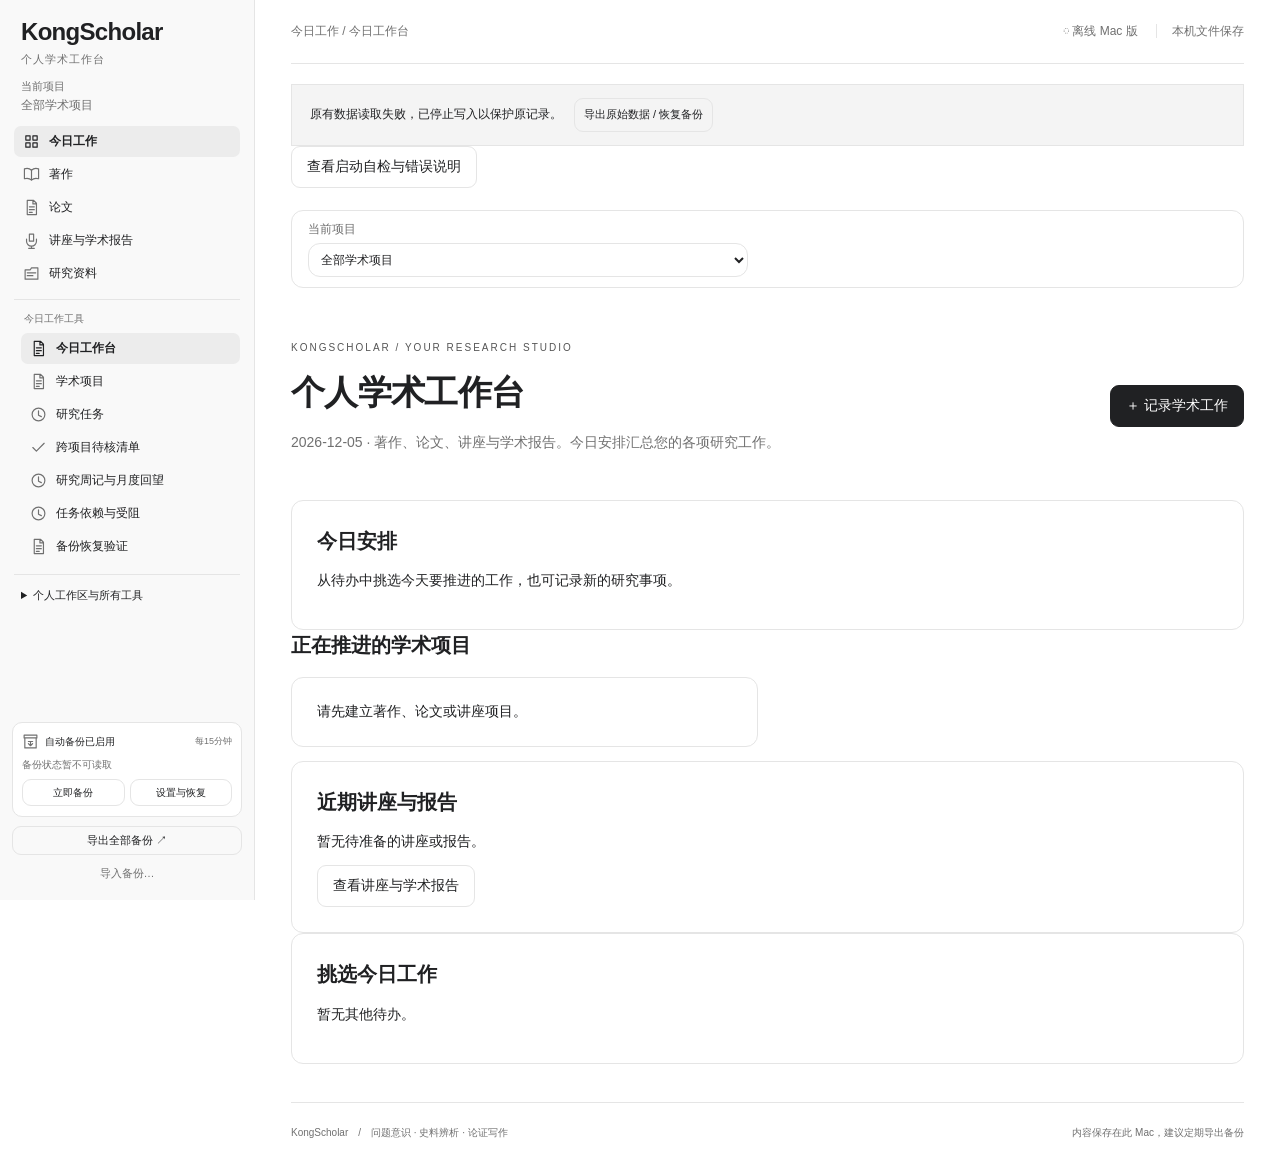
==== commit edb16ed1: "Release KongScholar 3.5.0: personal academic scope and lecture workflow" ====
--- a/Web/index.html
+++ b/Web/index.html
@@ -1 +1 @@
-<!doctype html><html lang="zh-CN"><meta charset="utf-8"><meta name="viewport" content="width=device-width,initial-scale=1"><title>KongScholar · 个人学术工作台</title><link rel="stylesheet" href="style.css"><link rel="stylesheet" href="folio.css"><link rel="stylesheet" href="neutral.css"><body><aside><div class="brand">KongScholar<span>个人学术工作台</span></div><div class="owner">中国近现代史<br><small>个人学术工作台 · 01</small></div><nav></nav><div class="asidefoot">让材料成为证据<br>让问题长出文章</div><button id="backup">导出全部备份 ↗</button><button class="import" id="restoreNative" onclick="nativeImportBackup()">导入备份…</button><input id="restore" type="file" hidden></aside><main><header><span id="breadcrumb">工作台 / 总览</span><span>◌ 离线 Mac 版 <b>本机文件保存</b></span></header><div id="backupNotice"></div><div id="app"></div><footer>KongScholar　/　问题意识 · 史料辨析 · 论证写作 <span id="status">内容保存在此 Mac，建议定期导出备份</span></footer></main><dialog><form id="form"><div class="dialogtop"><h2 id="dialogtitle"></h2><button type="button" id="close">×</button></div><div id="fields"></div><button class="primary" type="submit">保存到工作台</button></form></dialog><div id="toast" role="status"></div><script src="workflow-model.js"></script><script src="projects-model.js"></script><script src="rhythm-model.js"></script><script src="discovery-model.js"></script><script src="progress-model.js"></script><script src="revision-model.js"></script><script src="depth-model.js"></script><script src="advanced-model.js"></script><script src="research-model.js"></script><script src="personal-model.js"></script><script src="stability-model.js"></script><script src="material-model28.js"></script><script src="finish-model29.js"></script><script src="continuity-model30.js"></script><script src="studio-model31.js"></script><script src="review-model32.js"></script><script src="delivery-model34.js"></script><script src="desktop.js"></script><script src="app.js"></script><script src="folio.js"></script><script src="references.js"></script><script src="workflow.js"></script><script src="publication.js"></script><script src="reliability.js"></script><script src="research.js"></script><script src="projects.js"></script><script src="rhythm.js"></script><script src="discovery.js"></script><script src="studio.js"></script><script src="progress.js"></script><script src="revision.js"></script><script src="depth.js"></script><script src="manuscripts.js"></script><script src="recovery.js"></script><script src="sessions.js"></script><script src="advanced.js"></script><script src="exchange.js"></script><script src="scholarship.js"></script><script src="analysis24.js"></script><script src="teaching24.js"></script><script src="workbench25.js"></script><script src="evidence25.js"></script><script src="writing25.js"></script><script src="continuity25.js"></script><script src="workspace26.js"></script><script src="forms26.js"></script><script src="writing26.js"></script><script src="stability27.js"></script><script src="drafts27.js"></script><script src="performance27.js"></script><script src="materials28.js"></script><script src="writing29.js"></script><script src="teaching29.js"></script><script src="continuity30.js"></script><script src="studio31.js"></script><script src="review32.js"></script><script src="interface33.js"></script><script src="delivery34.js"></script></body></html>
+<!doctype html><html lang="zh-CN"><meta charset="utf-8"><meta name="viewport" content="width=device-width,initial-scale=1"><title>KongScholar · 个人学术工作台</title><link rel="stylesheet" href="style.css"><link rel="stylesheet" href="folio.css"><link rel="stylesheet" href="neutral.css"><body><aside><div class="brand">KongScholar<span>个人学术工作台</span></div><div class="owner">中国近现代史<br><small>个人学术工作台 · 01</small></div><nav></nav><div class="asidefoot">让材料成为证据<br>让问题长出文章</div><button id="backup">导出全部备份 ↗</button><button class="import" id="restoreNative" onclick="nativeImportBackup()">导入备份…</button><input id="restore" type="file" hidden></aside><main><header><span id="breadcrumb">工作台 / 总览</span><span>◌ 离线 Mac 版 <b>本机文件保存</b></span></header><div id="backupNotice"></div><div id="app"></div><footer>KongScholar　/　问题意识 · 史料辨析 · 论证写作 <span id="status">内容保存在此 Mac，建议定期导出备份</span></footer></main><dialog><form id="form"><div class="dialogtop"><h2 id="dialogtitle"></h2><button type="button" id="close">×</button></div><div id="fields"></div><button class="primary" type="submit">保存到工作台</button></form></dialog><div id="toast" role="status"></div><script src="workflow-model.js"></script><script src="projects-model.js"></script><script src="rhythm-model.js"></script><script src="discovery-model.js"></script><script src="progress-model.js"></script><script src="revision-model.js"></script><script src="depth-model.js"></script><script src="advanced-model.js"></script><script src="research-model.js"></script><script src="personal-model.js"></script><script src="stability-model.js"></script><script src="material-model28.js"></script><script src="finish-model29.js"></script><script src="continuity-model30.js"></script><script src="studio-model31.js"></script><script src="review-model32.js"></script><script src="delivery-model34.js"></script><script src="academic-model35.js"></script><script src="desktop.js"></script><script src="app.js"></script><script src="folio.js"></script><script src="references.js"></script><script src="workflow.js"></script><script src="publication.js"></script><script src="reliability.js"></script><script src="research.js"></script><script src="projects.js"></script><script src="rhythm.js"></script><script src="discovery.js"></script><script src="studio.js"></script><script src="progress.js"></script><script src="revision.js"></script><script src="depth.js"></script><script src="manuscripts.js"></script><script src="recovery.js"></script><script src="sessions.js"></script><script src="advanced.js"></script><script src="exchange.js"></script><script src="scholarship.js"></script><script src="analysis24.js"></script><script src="teaching24.js"></script><script src="workbench25.js"></script><script src="evidence25.js"></script><script src="writing25.js"></script><script src="continuity25.js"></script><script src="workspace26.js"></script><script src="forms26.js"></script><script src="writing26.js"></script><script src="stability27.js"></script><script src="drafts27.js"></script><script src="performance27.js"></script><script src="materials28.js"></script><script src="writing29.js"></script><script src="teaching29.js"></script><script src="continuity30.js"></script><script src="studio31.js"></script><script src="review32.js"></script><script src="interface33.js"></script><script src="delivery34.js"></script><script src="academic35.js"></script></body></html>
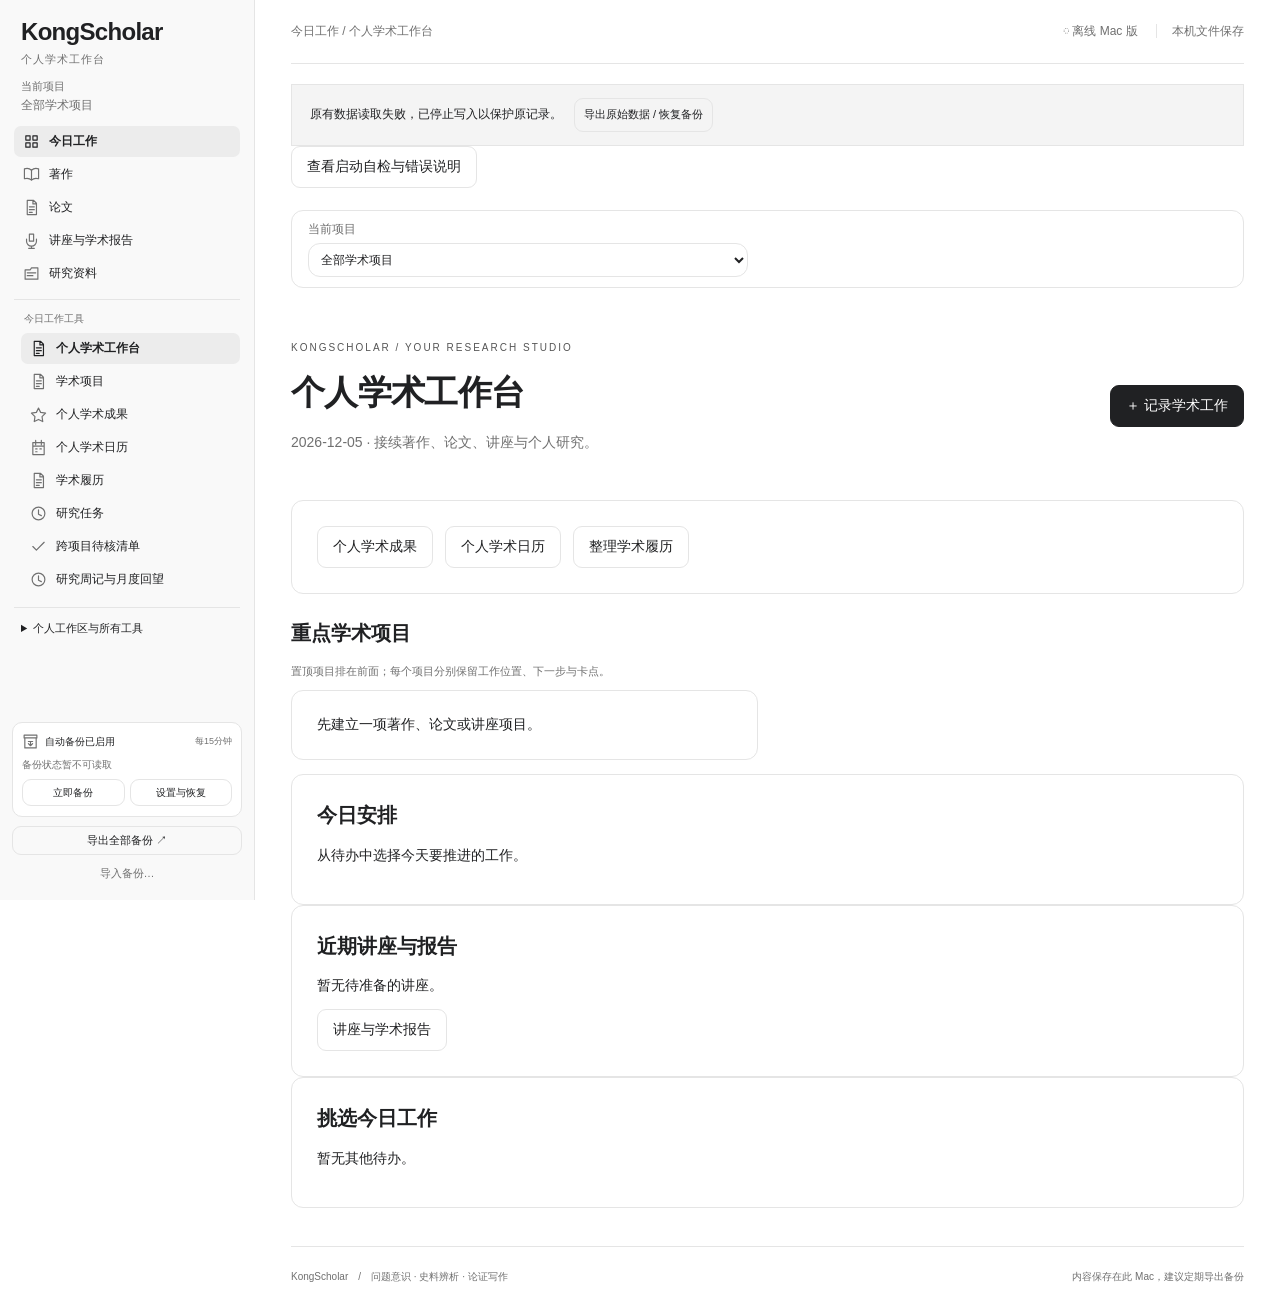
==== commit bf91a40a: "Release KongScholar 3.6.0: personal academic outcomes and research continuity" ====
--- a/Web/index.html
+++ b/Web/index.html
@@ -1 +1 @@
-<!doctype html><html lang="zh-CN"><meta charset="utf-8"><meta name="viewport" content="width=device-width,initial-scale=1"><title>KongScholar · 个人学术工作台</title><link rel="stylesheet" href="style.css"><link rel="stylesheet" href="folio.css"><link rel="stylesheet" href="neutral.css"><body><aside><div class="brand">KongScholar<span>个人学术工作台</span></div><div class="owner">中国近现代史<br><small>个人学术工作台 · 01</small></div><nav></nav><div class="asidefoot">让材料成为证据<br>让问题长出文章</div><button id="backup">导出全部备份 ↗</button><button class="import" id="restoreNative" onclick="nativeImportBackup()">导入备份…</button><input id="restore" type="file" hidden></aside><main><header><span id="breadcrumb">工作台 / 总览</span><span>◌ 离线 Mac 版 <b>本机文件保存</b></span></header><div id="backupNotice"></div><div id="app"></div><footer>KongScholar　/　问题意识 · 史料辨析 · 论证写作 <span id="status">内容保存在此 Mac，建议定期导出备份</span></footer></main><dialog><form id="form"><div class="dialogtop"><h2 id="dialogtitle"></h2><button type="button" id="close">×</button></div><div id="fields"></div><button class="primary" type="submit">保存到工作台</button></form></dialog><div id="toast" role="status"></div><script src="workflow-model.js"></script><script src="projects-model.js"></script><script src="rhythm-model.js"></script><script src="discovery-model.js"></script><script src="progress-model.js"></script><script src="revision-model.js"></script><script src="depth-model.js"></script><script src="advanced-model.js"></script><script src="research-model.js"></script><script src="personal-model.js"></script><script src="stability-model.js"></script><script src="material-model28.js"></script><script src="finish-model29.js"></script><script src="continuity-model30.js"></script><script src="studio-model31.js"></script><script src="review-model32.js"></script><script src="delivery-model34.js"></script><script src="academic-model35.js"></script><script src="desktop.js"></script><script src="app.js"></script><script src="folio.js"></script><script src="references.js"></script><script src="workflow.js"></script><script src="publication.js"></script><script src="reliability.js"></script><script src="research.js"></script><script src="projects.js"></script><script src="rhythm.js"></script><script src="discovery.js"></script><script src="studio.js"></script><script src="progress.js"></script><script src="revision.js"></script><script src="depth.js"></script><script src="manuscripts.js"></script><script src="recovery.js"></script><script src="sessions.js"></script><script src="advanced.js"></script><script src="exchange.js"></script><script src="scholarship.js"></script><script src="analysis24.js"></script><script src="teaching24.js"></script><script src="workbench25.js"></script><script src="evidence25.js"></script><script src="writing25.js"></script><script src="continuity25.js"></script><script src="workspace26.js"></script><script src="forms26.js"></script><script src="writing26.js"></script><script src="stability27.js"></script><script src="drafts27.js"></script><script src="performance27.js"></script><script src="materials28.js"></script><script src="writing29.js"></script><script src="teaching29.js"></script><script src="continuity30.js"></script><script src="studio31.js"></script><script src="review32.js"></script><script src="interface33.js"></script><script src="delivery34.js"></script><script src="academic35.js"></script></body></html>
+<!doctype html><html lang="zh-CN"><meta charset="utf-8"><meta name="viewport" content="width=device-width,initial-scale=1"><title>KongScholar · 个人学术工作台</title><link rel="stylesheet" href="style.css"><link rel="stylesheet" href="folio.css"><link rel="stylesheet" href="neutral.css"><body><aside><div class="brand">KongScholar<span>个人学术工作台</span></div><div class="owner">中国近现代史<br><small>个人学术工作台 · 01</small></div><nav></nav><div class="asidefoot">让材料成为证据<br>让问题长出文章</div><button id="backup">导出全部备份 ↗</button><button class="import" id="restoreNative" onclick="nativeImportBackup()">导入备份…</button><input id="restore" type="file" hidden></aside><main><header><span id="breadcrumb">工作台 / 总览</span><span>◌ 离线 Mac 版 <b>本机文件保存</b></span></header><div id="backupNotice"></div><div id="app"></div><footer>KongScholar　/　问题意识 · 史料辨析 · 论证写作 <span id="status">内容保存在此 Mac，建议定期导出备份</span></footer></main><dialog><form id="form"><div class="dialogtop"><h2 id="dialogtitle"></h2><button type="button" id="close">×</button></div><div id="fields"></div><button class="primary" type="submit">保存到工作台</button></form></dialog><div id="toast" role="status"></div><script src="workflow-model.js"></script><script src="projects-model.js"></script><script src="rhythm-model.js"></script><script src="discovery-model.js"></script><script src="progress-model.js"></script><script src="revision-model.js"></script><script src="depth-model.js"></script><script src="advanced-model.js"></script><script src="research-model.js"></script><script src="personal-model.js"></script><script src="stability-model.js"></script><script src="material-model28.js"></script><script src="finish-model29.js"></script><script src="continuity-model30.js"></script><script src="studio-model31.js"></script><script src="review-model32.js"></script><script src="delivery-model34.js"></script><script src="academic-model35.js"></script><script src="academic-model36.js"></script><script src="desktop.js"></script><script src="app.js"></script><script src="folio.js"></script><script src="references.js"></script><script src="workflow.js"></script><script src="publication.js"></script><script src="reliability.js"></script><script src="research.js"></script><script src="projects.js"></script><script src="rhythm.js"></script><script src="discovery.js"></script><script src="studio.js"></script><script src="progress.js"></script><script src="revision.js"></script><script src="depth.js"></script><script src="manuscripts.js"></script><script src="recovery.js"></script><script src="sessions.js"></script><script src="advanced.js"></script><script src="exchange.js"></script><script src="scholarship.js"></script><script src="analysis24.js"></script><script src="teaching24.js"></script><script src="workbench25.js"></script><script src="evidence25.js"></script><script src="writing25.js"></script><script src="continuity25.js"></script><script src="workspace26.js"></script><script src="forms26.js"></script><script src="writing26.js"></script><script src="stability27.js"></script><script src="drafts27.js"></script><script src="performance27.js"></script><script src="materials28.js"></script><script src="writing29.js"></script><script src="teaching29.js"></script><script src="continuity30.js"></script><script src="studio31.js"></script><script src="review32.js"></script><script src="interface33.js"></script><script src="delivery34.js"></script><script src="academic35.js"></script><script src="academic36.js"></script><script src="outcomes36.js"></script><script src="calendar36.js"></script><script src="navigation36.js"></script></body></html>
--- a/Web/neutral.css
+++ b/Web/neutral.css
@@ -31,3 +31,5 @@
 @media(prefers-color-scheme:dark){.diff-removed26{background:#563b3b}.diff-added26{background:#304d3b}}
 /* Compact academic navigation, with one scroll area and visible backup controls. */
 aside{padding:18px 12px 12px;gap:9px;overflow:hidden}.brand{padding:0 9px;font-size:24px}.brand span{font-size:11px;letter-spacing:1px;margin-top:6px}.owner{margin:0 9px 3px;line-height:1.5}.owner small{display:block;font-size:12px;white-space:nowrap;overflow:hidden;text-overflow:ellipsis}nav{display:flex;flex-direction:column;gap:2px;flex:1;min-height:0;overflow-y:auto;overflow-x:hidden;padding:0 2px 6px}nav button{display:flex;align-items:center;gap:9px;flex-shrink:0;padding:6px 9px;min-height:31px;line-height:1.35;font-size:12px;border-radius:7px}nav button span{min-width:0;overflow-wrap:anywhere}.nav-icon33{width:17px;height:17px;flex:0 0 17px;color:var(--muted)}nav .active .nav-icon33{color:var(--ink)}.nav-section33{font-size:10px;color:var(--muted);padding:12px 10px 5px;border-top:1px solid var(--line);margin-top:8px}.nav-tool33{margin-left:7px}nav details{border-top:1px solid var(--line);margin-top:10px;padding-top:7px}nav summary{font-size:11px;padding:4px 7px}nav label.field{margin:9px 5px}.asidefoot{display:none}.sidebar-backup33{border:1px solid var(--line);border-radius:10px;padding:10px 9px;background:var(--surface);flex-shrink:0}.backup-heading33{display:flex;align-items:center;gap:6px;font-size:10px}.backup-heading33 strong{font-weight:550}.backup-heading33>span{margin-left:auto;color:var(--muted);font-size:9px}.sidebar-backup33 p{font-size:10px;line-height:1.5;color:var(--muted);margin:7px 0;overflow-wrap:anywhere}.sidebar-backup33>div:last-child{display:flex;gap:5px}.sidebar-backup33 button{padding:5px 7px;min-height:27px;font-size:10px;flex:1}aside>#backup,aside>#restoreNative{padding:6px 9px;font-size:11px;min-height:29px;flex-shrink:0}aside>.import{margin-top:-5px}.studio-tabs .toolbar{display:none}.studio-tabs{padding:10px 16px}.studio-tabs label.field{margin:0}.studio-tabs .field select{margin-top:5px;padding:8px}@media(max-width:650px){aside{position:static;overflow:visible;width:auto}nav{max-height:50vh;min-height:80px;overflow:auto;display:grid;grid-template-columns:repeat(2,minmax(0,1fr))}.nav-section33,nav details,#personalPages30{grid-column:1/-1}.nav-tool33{margin-left:0}.sidebar-backup33{display:block}aside>#backup,aside>#restoreNative{display:block}}
+/* Personal academic calendar; colors follow the app's neutral system palette. */
+.academic-calendar36{display:grid;grid-template-columns:repeat(7,minmax(0,1fr));gap:5px;margin:18px 0}.calendar-weekday36{text-align:center;font-size:11px;padding:6px;color:var(--muted)}.calendar-day36{min-height:105px;min-width:0;border:1px solid var(--line);border-radius:8px;padding:8px;background:var(--surface)}.calendar-day36>strong{font-size:12px}.calendar-day36>button{display:block;width:100%;text-align:left;font-size:11px;line-height:1.5;margin-top:6px;padding:5px;overflow-wrap:anywhere}.calendar-day36 small{display:block;color:var(--muted);font-size:9px}.calendar-outside36{opacity:.55}.calendar-today36{outline:2px solid var(--muted);outline-offset:-2px}.calendar-day36>p{font-size:10px}@media(max-width:1000px){.calendar-day36{padding:4px;min-height:85px}.calendar-day36>button{font-size:10px;padding:3px}.calendar-day36 small{display:none}}
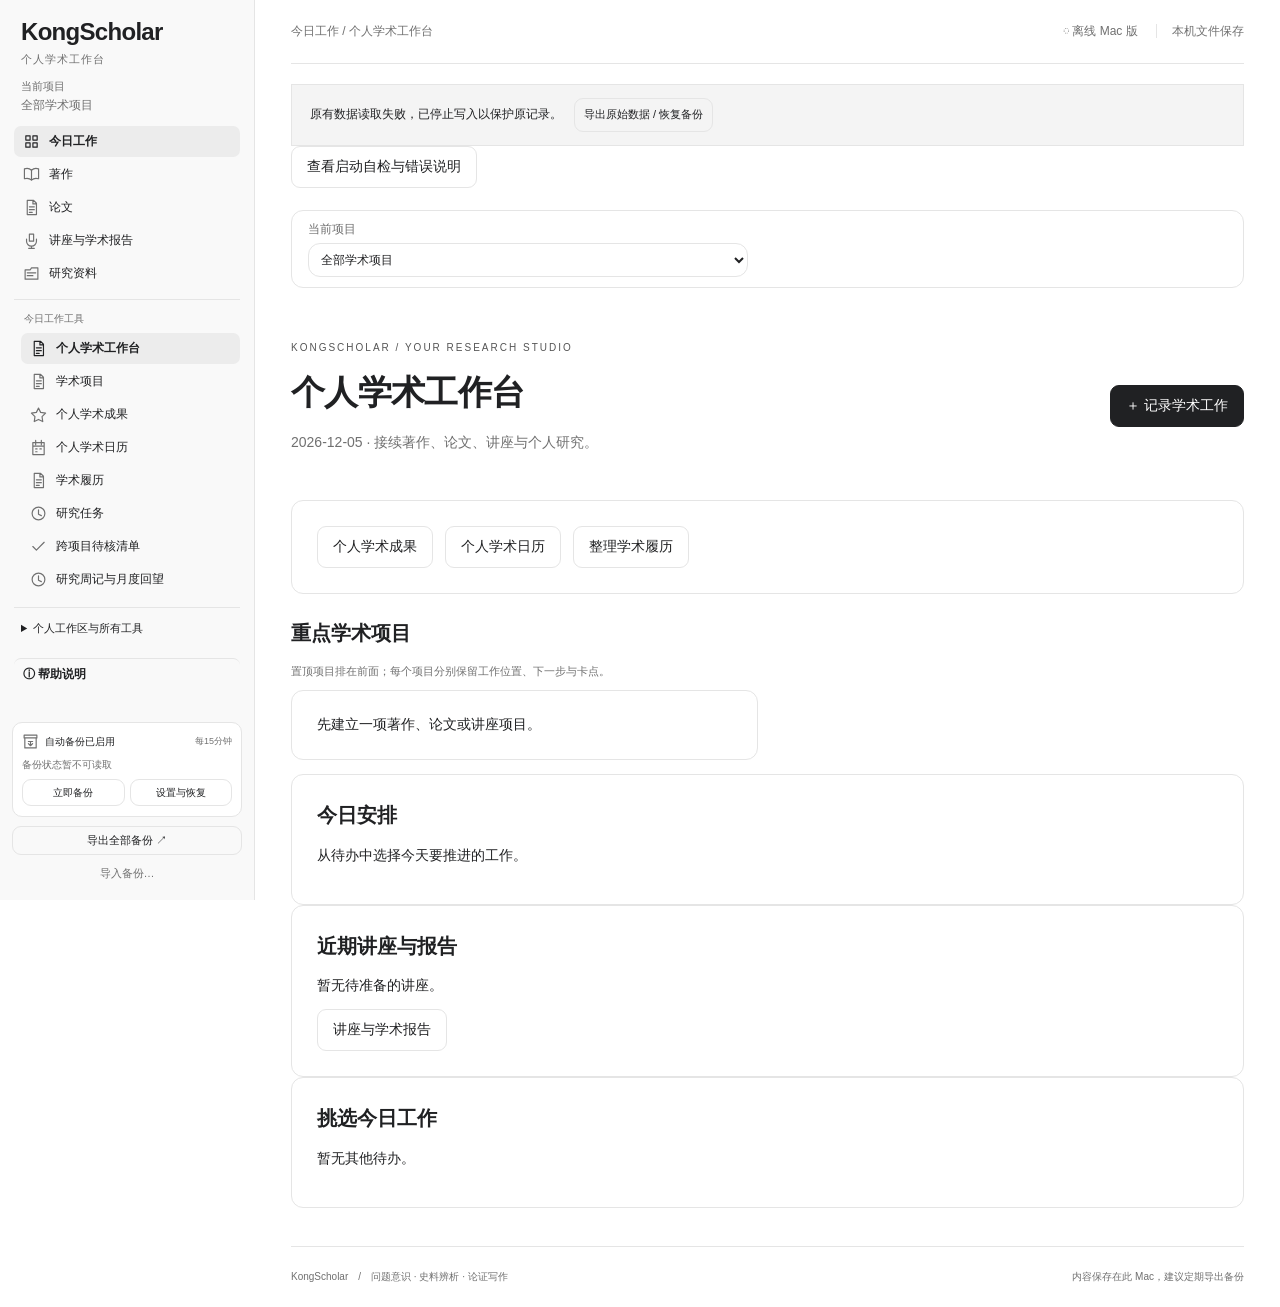
==== commit 159d7ec3: "Release KongScholar 3.7: calendar context actions, iCalendar exchange and detailed offline help" ====
--- a/Web/index.html
+++ b/Web/index.html
@@ -1 +1 @@
-<!doctype html><html lang="zh-CN"><meta charset="utf-8"><meta name="viewport" content="width=device-width,initial-scale=1"><title>KongScholar · 个人学术工作台</title><link rel="stylesheet" href="style.css"><link rel="stylesheet" href="folio.css"><link rel="stylesheet" href="neutral.css"><body><aside><div class="brand">KongScholar<span>个人学术工作台</span></div><div class="owner">中国近现代史<br><small>个人学术工作台 · 01</small></div><nav></nav><div class="asidefoot">让材料成为证据<br>让问题长出文章</div><button id="backup">导出全部备份 ↗</button><button class="import" id="restoreNative" onclick="nativeImportBackup()">导入备份…</button><input id="restore" type="file" hidden></aside><main><header><span id="breadcrumb">工作台 / 总览</span><span>◌ 离线 Mac 版 <b>本机文件保存</b></span></header><div id="backupNotice"></div><div id="app"></div><footer>KongScholar　/　问题意识 · 史料辨析 · 论证写作 <span id="status">内容保存在此 Mac，建议定期导出备份</span></footer></main><dialog><form id="form"><div class="dialogtop"><h2 id="dialogtitle"></h2><button type="button" id="close">×</button></div><div id="fields"></div><button class="primary" type="submit">保存到工作台</button></form></dialog><div id="toast" role="status"></div><script src="workflow-model.js"></script><script src="projects-model.js"></script><script src="rhythm-model.js"></script><script src="discovery-model.js"></script><script src="progress-model.js"></script><script src="revision-model.js"></script><script src="depth-model.js"></script><script src="advanced-model.js"></script><script src="research-model.js"></script><script src="personal-model.js"></script><script src="stability-model.js"></script><script src="material-model28.js"></script><script src="finish-model29.js"></script><script src="continuity-model30.js"></script><script src="studio-model31.js"></script><script src="review-model32.js"></script><script src="delivery-model34.js"></script><script src="academic-model35.js"></script><script src="academic-model36.js"></script><script src="desktop.js"></script><script src="app.js"></script><script src="folio.js"></script><script src="references.js"></script><script src="workflow.js"></script><script src="publication.js"></script><script src="reliability.js"></script><script src="research.js"></script><script src="projects.js"></script><script src="rhythm.js"></script><script src="discovery.js"></script><script src="studio.js"></script><script src="progress.js"></script><script src="revision.js"></script><script src="depth.js"></script><script src="manuscripts.js"></script><script src="recovery.js"></script><script src="sessions.js"></script><script src="advanced.js"></script><script src="exchange.js"></script><script src="scholarship.js"></script><script src="analysis24.js"></script><script src="teaching24.js"></script><script src="workbench25.js"></script><script src="evidence25.js"></script><script src="writing25.js"></script><script src="continuity25.js"></script><script src="workspace26.js"></script><script src="forms26.js"></script><script src="writing26.js"></script><script src="stability27.js"></script><script src="drafts27.js"></script><script src="performance27.js"></script><script src="materials28.js"></script><script src="writing29.js"></script><script src="teaching29.js"></script><script src="continuity30.js"></script><script src="studio31.js"></script><script src="review32.js"></script><script src="interface33.js"></script><script src="delivery34.js"></script><script src="academic35.js"></script><script src="academic36.js"></script><script src="outcomes36.js"></script><script src="calendar36.js"></script><script src="navigation36.js"></script></body></html>
+<!doctype html><html lang="zh-CN"><meta charset="utf-8"><meta name="viewport" content="width=device-width,initial-scale=1"><title>KongScholar · 个人学术工作台</title><link rel="stylesheet" href="style.css"><link rel="stylesheet" href="folio.css"><link rel="stylesheet" href="neutral.css"><body><aside><div class="brand">KongScholar<span>个人学术工作台</span></div><div class="owner">中国近现代史<br><small>个人学术工作台 · 01</small></div><nav></nav><div class="asidefoot">让材料成为证据<br>让问题长出文章</div><button id="backup">导出全部备份 ↗</button><button class="import" id="restoreNative" onclick="nativeImportBackup()">导入备份…</button><input id="restore" type="file" hidden></aside><main><header><span id="breadcrumb">工作台 / 总览</span><span>◌ 离线 Mac 版 <b>本机文件保存</b></span></header><div id="backupNotice"></div><div id="app"></div><footer>KongScholar　/　问题意识 · 史料辨析 · 论证写作 <span id="status">内容保存在此 Mac，建议定期导出备份</span></footer></main><dialog><form id="form"><div class="dialogtop"><h2 id="dialogtitle"></h2><button type="button" id="close">×</button></div><div id="fields"></div><button class="primary" type="submit">保存到工作台</button></form></dialog><div id="toast" role="status"></div><script src="workflow-model.js"></script><script src="projects-model.js"></script><script src="rhythm-model.js"></script><script src="discovery-model.js"></script><script src="progress-model.js"></script><script src="revision-model.js"></script><script src="depth-model.js"></script><script src="advanced-model.js"></script><script src="research-model.js"></script><script src="personal-model.js"></script><script src="stability-model.js"></script><script src="material-model28.js"></script><script src="finish-model29.js"></script><script src="continuity-model30.js"></script><script src="studio-model31.js"></script><script src="review-model32.js"></script><script src="delivery-model34.js"></script><script src="academic-model35.js"></script><script src="academic-model36.js"></script><script src="calendar-model37.js"></script><script src="desktop.js"></script><script src="app.js"></script><script src="folio.js"></script><script src="references.js"></script><script src="workflow.js"></script><script src="publication.js"></script><script src="reliability.js"></script><script src="research.js"></script><script src="projects.js"></script><script src="rhythm.js"></script><script src="discovery.js"></script><script src="studio.js"></script><script src="progress.js"></script><script src="revision.js"></script><script src="depth.js"></script><script src="manuscripts.js"></script><script src="recovery.js"></script><script src="sessions.js"></script><script src="advanced.js"></script><script src="exchange.js"></script><script src="scholarship.js"></script><script src="analysis24.js"></script><script src="teaching24.js"></script><script src="workbench25.js"></script><script src="evidence25.js"></script><script src="writing25.js"></script><script src="continuity25.js"></script><script src="workspace26.js"></script><script src="forms26.js"></script><script src="writing26.js"></script><script src="stability27.js"></script><script src="drafts27.js"></script><script src="performance27.js"></script><script src="materials28.js"></script><script src="writing29.js"></script><script src="teaching29.js"></script><script src="continuity30.js"></script><script src="studio31.js"></script><script src="review32.js"></script><script src="interface33.js"></script><script src="delivery34.js"></script><script src="academic35.js"></script><script src="academic36.js"></script><script src="outcomes36.js"></script><script src="calendar36.js"></script><script src="navigation36.js"></script><script src="calendar37.js"></script><script src="help-content37.js"></script><script src="help37.js"></script></body></html>
--- a/Web/neutral.css
+++ b/Web/neutral.css
@@ -33,3 +33,5 @@
 aside{padding:18px 12px 12px;gap:9px;overflow:hidden}.brand{padding:0 9px;font-size:24px}.brand span{font-size:11px;letter-spacing:1px;margin-top:6px}.owner{margin:0 9px 3px;line-height:1.5}.owner small{display:block;font-size:12px;white-space:nowrap;overflow:hidden;text-overflow:ellipsis}nav{display:flex;flex-direction:column;gap:2px;flex:1;min-height:0;overflow-y:auto;overflow-x:hidden;padding:0 2px 6px}nav button{display:flex;align-items:center;gap:9px;flex-shrink:0;padding:6px 9px;min-height:31px;line-height:1.35;font-size:12px;border-radius:7px}nav button span{min-width:0;overflow-wrap:anywhere}.nav-icon33{width:17px;height:17px;flex:0 0 17px;color:var(--muted)}nav .active .nav-icon33{color:var(--ink)}.nav-section33{font-size:10px;color:var(--muted);padding:12px 10px 5px;border-top:1px solid var(--line);margin-top:8px}.nav-tool33{margin-left:7px}nav details{border-top:1px solid var(--line);margin-top:10px;padding-top:7px}nav summary{font-size:11px;padding:4px 7px}nav label.field{margin:9px 5px}.asidefoot{display:none}.sidebar-backup33{border:1px solid var(--line);border-radius:10px;padding:10px 9px;background:var(--surface);flex-shrink:0}.backup-heading33{display:flex;align-items:center;gap:6px;font-size:10px}.backup-heading33 strong{font-weight:550}.backup-heading33>span{margin-left:auto;color:var(--muted);font-size:9px}.sidebar-backup33 p{font-size:10px;line-height:1.5;color:var(--muted);margin:7px 0;overflow-wrap:anywhere}.sidebar-backup33>div:last-child{display:flex;gap:5px}.sidebar-backup33 button{padding:5px 7px;min-height:27px;font-size:10px;flex:1}aside>#backup,aside>#restoreNative{padding:6px 9px;font-size:11px;min-height:29px;flex-shrink:0}aside>.import{margin-top:-5px}.studio-tabs .toolbar{display:none}.studio-tabs{padding:10px 16px}.studio-tabs label.field{margin:0}.studio-tabs .field select{margin-top:5px;padding:8px}@media(max-width:650px){aside{position:static;overflow:visible;width:auto}nav{max-height:50vh;min-height:80px;overflow:auto;display:grid;grid-template-columns:repeat(2,minmax(0,1fr))}.nav-section33,nav details,#personalPages30{grid-column:1/-1}.nav-tool33{margin-left:0}.sidebar-backup33{display:block}aside>#backup,aside>#restoreNative{display:block}}
 /* Personal academic calendar; colors follow the app's neutral system palette. */
 .academic-calendar36{display:grid;grid-template-columns:repeat(7,minmax(0,1fr));gap:5px;margin:18px 0}.calendar-weekday36{text-align:center;font-size:11px;padding:6px;color:var(--muted)}.calendar-day36{min-height:105px;min-width:0;border:1px solid var(--line);border-radius:8px;padding:8px;background:var(--surface)}.calendar-day36>strong{font-size:12px}.calendar-day36>button{display:block;width:100%;text-align:left;font-size:11px;line-height:1.5;margin-top:6px;padding:5px;overflow-wrap:anywhere}.calendar-day36 small{display:block;color:var(--muted);font-size:9px}.calendar-outside36{opacity:.55}.calendar-today36{outline:2px solid var(--muted);outline-offset:-2px}.calendar-day36>p{font-size:10px}@media(max-width:1000px){.calendar-day36{padding:4px;min-height:85px}.calendar-day36>button{font-size:10px;padding:3px}.calendar-day36 small{display:none}}
+/* 3.7 calendar actions and offline help */
+.calendar-context37{position:fixed;z-index:10000;min-width:265px;max-width:calc(100vw - 16px);padding:6px;border:1px solid var(--line);border-radius:11px;background:var(--surface);box-shadow:0 10px 36px #0003;display:grid;gap:2px}.calendar-context37 button{display:block;width:100%;text-align:left;white-space:normal;border:0;background:transparent;padding:9px 12px;margin:0;font-size:13px}.calendar-context37 button:hover,.calendar-context37 button:focus-visible{background:var(--soft);outline:2px solid var(--muted);outline-offset:-2px}.calendar-context37 button:disabled{opacity:.45}.calendar-day36:focus-visible{outline:2px solid var(--ink);outline-offset:-2px}.help-layout37{display:grid;grid-template-columns:230px minmax(0,1fr);gap:18px;align-items:start}.help-toc37{position:sticky;top:12px;max-height:75vh;overflow:auto;display:grid;gap:3px;padding:10px}.help-toc37 button{text-align:left;border:0;background:transparent;font-size:13px;line-height:1.5;padding:8px 10px;white-space:normal}.help-toc37 button.active{background:var(--soft);font-weight:600}.help-article37{overflow-wrap:anywhere}.help-article37 li{padding-left:4px;margin:0 0 14px;line-height:1.9}.help-article37 p{line-height:1.9}.help-article37 details{padding:10px 0;border-top:1px solid var(--line)}.help-article37 summary{cursor:pointer;font-weight:600}nav .help-entry37{margin-top:12px;border-top:1px solid var(--line);font-weight:600}#helpSearch37{width:100%}@media(max-width:1000px){.help-layout37{grid-template-columns:185px minmax(0,1fr)}}@media(max-width:760px){.help-layout37{grid-template-columns:1fr}.help-toc37{position:static;max-height:230px}}
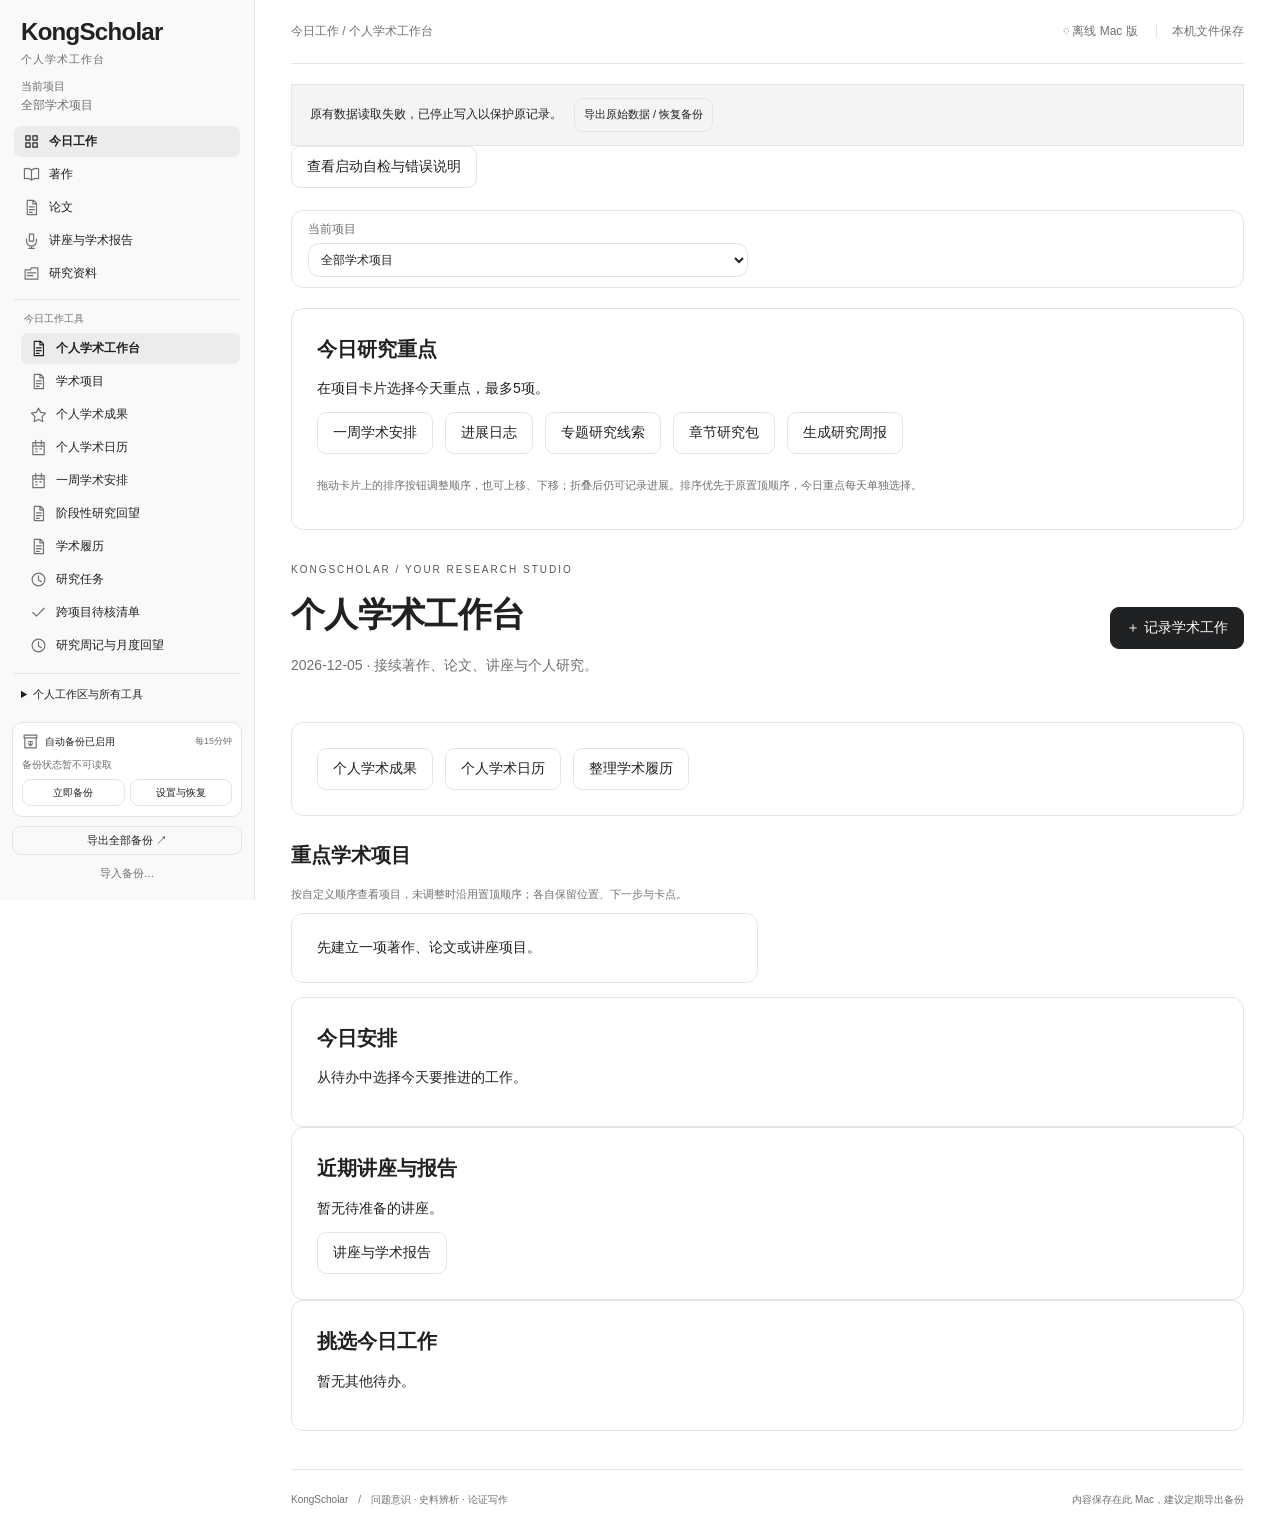
==== commit f391d724: "Release KongScholar 3.8: personal project workflow, calendar planning and chapter research" ====
--- a/Web/index.html
+++ b/Web/index.html
@@ -1 +1 @@
-<!doctype html><html lang="zh-CN"><meta charset="utf-8"><meta name="viewport" content="width=device-width,initial-scale=1"><title>KongScholar · 个人学术工作台</title><link rel="stylesheet" href="style.css"><link rel="stylesheet" href="folio.css"><link rel="stylesheet" href="neutral.css"><body><aside><div class="brand">KongScholar<span>个人学术工作台</span></div><div class="owner">中国近现代史<br><small>个人学术工作台 · 01</small></div><nav></nav><div class="asidefoot">让材料成为证据<br>让问题长出文章</div><button id="backup">导出全部备份 ↗</button><button class="import" id="restoreNative" onclick="nativeImportBackup()">导入备份…</button><input id="restore" type="file" hidden></aside><main><header><span id="breadcrumb">工作台 / 总览</span><span>◌ 离线 Mac 版 <b>本机文件保存</b></span></header><div id="backupNotice"></div><div id="app"></div><footer>KongScholar　/　问题意识 · 史料辨析 · 论证写作 <span id="status">内容保存在此 Mac，建议定期导出备份</span></footer></main><dialog><form id="form"><div class="dialogtop"><h2 id="dialogtitle"></h2><button type="button" id="close">×</button></div><div id="fields"></div><button class="primary" type="submit">保存到工作台</button></form></dialog><div id="toast" role="status"></div><script src="workflow-model.js"></script><script src="projects-model.js"></script><script src="rhythm-model.js"></script><script src="discovery-model.js"></script><script src="progress-model.js"></script><script src="revision-model.js"></script><script src="depth-model.js"></script><script src="advanced-model.js"></script><script src="research-model.js"></script><script src="personal-model.js"></script><script src="stability-model.js"></script><script src="material-model28.js"></script><script src="finish-model29.js"></script><script src="continuity-model30.js"></script><script src="studio-model31.js"></script><script src="review-model32.js"></script><script src="delivery-model34.js"></script><script src="academic-model35.js"></script><script src="academic-model36.js"></script><script src="calendar-model37.js"></script><script src="desktop.js"></script><script src="app.js"></script><script src="folio.js"></script><script src="references.js"></script><script src="workflow.js"></script><script src="publication.js"></script><script src="reliability.js"></script><script src="research.js"></script><script src="projects.js"></script><script src="rhythm.js"></script><script src="discovery.js"></script><script src="studio.js"></script><script src="progress.js"></script><script src="revision.js"></script><script src="depth.js"></script><script src="manuscripts.js"></script><script src="recovery.js"></script><script src="sessions.js"></script><script src="advanced.js"></script><script src="exchange.js"></script><script src="scholarship.js"></script><script src="analysis24.js"></script><script src="teaching24.js"></script><script src="workbench25.js"></script><script src="evidence25.js"></script><script src="writing25.js"></script><script src="continuity25.js"></script><script src="workspace26.js"></script><script src="forms26.js"></script><script src="writing26.js"></script><script src="stability27.js"></script><script src="drafts27.js"></script><script src="performance27.js"></script><script src="materials28.js"></script><script src="writing29.js"></script><script src="teaching29.js"></script><script src="continuity30.js"></script><script src="studio31.js"></script><script src="review32.js"></script><script src="interface33.js"></script><script src="delivery34.js"></script><script src="academic35.js"></script><script src="academic36.js"></script><script src="outcomes36.js"></script><script src="calendar36.js"></script><script src="navigation36.js"></script><script src="calendar37.js"></script><script src="help-content37.js"></script><script src="help37.js"></script></body></html>
+<!doctype html><html lang="zh-CN"><meta charset="utf-8"><meta name="viewport" content="width=device-width,initial-scale=1"><title>KongScholar · 个人学术工作台</title><link rel="stylesheet" href="style.css"><link rel="stylesheet" href="folio.css"><link rel="stylesheet" href="neutral.css"><body><aside><div class="brand">KongScholar<span>个人学术工作台</span></div><div class="owner">中国近现代史<br><small>个人学术工作台 · 01</small></div><nav></nav><div class="asidefoot">让材料成为证据<br>让问题长出文章</div><button id="backup">导出全部备份 ↗</button><button class="import" id="restoreNative" onclick="nativeImportBackup()">导入备份…</button><input id="restore" type="file" hidden></aside><main><header><span id="breadcrumb">工作台 / 总览</span><span>◌ 离线 Mac 版 <b>本机文件保存</b></span></header><div id="backupNotice"></div><div id="app"></div><footer>KongScholar　/　问题意识 · 史料辨析 · 论证写作 <span id="status">内容保存在此 Mac，建议定期导出备份</span></footer></main><dialog><form id="form"><div class="dialogtop"><h2 id="dialogtitle"></h2><button type="button" id="close">×</button></div><div id="fields"></div><button class="primary" type="submit">保存到工作台</button></form></dialog><div id="toast" role="status"></div><script src="workflow-model.js"></script><script src="projects-model.js"></script><script src="rhythm-model.js"></script><script src="discovery-model.js"></script><script src="progress-model.js"></script><script src="revision-model.js"></script><script src="depth-model.js"></script><script src="advanced-model.js"></script><script src="research-model.js"></script><script src="personal-model.js"></script><script src="stability-model.js"></script><script src="material-model28.js"></script><script src="finish-model29.js"></script><script src="continuity-model30.js"></script><script src="studio-model31.js"></script><script src="review-model32.js"></script><script src="delivery-model34.js"></script><script src="academic-model35.js"></script><script src="academic-model36.js"></script><script src="calendar-model37.js"></script><script src="studio-model38.js"></script><script src="desktop.js"></script><script src="app.js"></script><script src="folio.js"></script><script src="references.js"></script><script src="workflow.js"></script><script src="publication.js"></script><script src="reliability.js"></script><script src="research.js"></script><script src="projects.js"></script><script src="rhythm.js"></script><script src="discovery.js"></script><script src="studio.js"></script><script src="progress.js"></script><script src="revision.js"></script><script src="depth.js"></script><script src="manuscripts.js"></script><script src="recovery.js"></script><script src="sessions.js"></script><script src="advanced.js"></script><script src="exchange.js"></script><script src="scholarship.js"></script><script src="analysis24.js"></script><script src="teaching24.js"></script><script src="workbench25.js"></script><script src="evidence25.js"></script><script src="writing25.js"></script><script src="continuity25.js"></script><script src="workspace26.js"></script><script src="forms26.js"></script><script src="writing26.js"></script><script src="stability27.js"></script><script src="drafts27.js"></script><script src="performance27.js"></script><script src="materials28.js"></script><script src="writing29.js"></script><script src="teaching29.js"></script><script src="continuity30.js"></script><script src="studio31.js"></script><script src="review32.js"></script><script src="interface33.js"></script><script src="delivery34.js"></script><script src="academic35.js"></script><script src="academic36.js"></script><script src="outcomes36.js"></script><script src="calendar36.js"></script><script src="navigation36.js"></script><script src="calendar37.js"></script><script src="help-content37.js"></script><script src="help37.js"></script><script src="studio38.js"></script><script src="calendar38.js"></script></body></html>
--- a/Web/neutral.css
+++ b/Web/neutral.css
@@ -35,3 +35,8 @@
 .academic-calendar36{display:grid;grid-template-columns:repeat(7,minmax(0,1fr));gap:5px;margin:18px 0}.calendar-weekday36{text-align:center;font-size:11px;padding:6px;color:var(--muted)}.calendar-day36{min-height:105px;min-width:0;border:1px solid var(--line);border-radius:8px;padding:8px;background:var(--surface)}.calendar-day36>strong{font-size:12px}.calendar-day36>button{display:block;width:100%;text-align:left;font-size:11px;line-height:1.5;margin-top:6px;padding:5px;overflow-wrap:anywhere}.calendar-day36 small{display:block;color:var(--muted);font-size:9px}.calendar-outside36{opacity:.55}.calendar-today36{outline:2px solid var(--muted);outline-offset:-2px}.calendar-day36>p{font-size:10px}@media(max-width:1000px){.calendar-day36{padding:4px;min-height:85px}.calendar-day36>button{font-size:10px;padding:3px}.calendar-day36 small{display:none}}
 /* 3.7 calendar actions and offline help */
 .calendar-context37{position:fixed;z-index:10000;min-width:265px;max-width:calc(100vw - 16px);padding:6px;border:1px solid var(--line);border-radius:11px;background:var(--surface);box-shadow:0 10px 36px #0003;display:grid;gap:2px}.calendar-context37 button{display:block;width:100%;text-align:left;white-space:normal;border:0;background:transparent;padding:9px 12px;margin:0;font-size:13px}.calendar-context37 button:hover,.calendar-context37 button:focus-visible{background:var(--soft);outline:2px solid var(--muted);outline-offset:-2px}.calendar-context37 button:disabled{opacity:.45}.calendar-day36:focus-visible{outline:2px solid var(--ink);outline-offset:-2px}.help-layout37{display:grid;grid-template-columns:230px minmax(0,1fr);gap:18px;align-items:start}.help-toc37{position:sticky;top:12px;max-height:75vh;overflow:auto;display:grid;gap:3px;padding:10px}.help-toc37 button{text-align:left;border:0;background:transparent;font-size:13px;line-height:1.5;padding:8px 10px;white-space:normal}.help-toc37 button.active{background:var(--soft);font-weight:600}.help-article37{overflow-wrap:anywhere}.help-article37 li{padding-left:4px;margin:0 0 14px;line-height:1.9}.help-article37 p{line-height:1.9}.help-article37 details{padding:10px 0;border-top:1px solid var(--line)}.help-article37 summary{cursor:pointer;font-weight:600}nav .help-entry37{margin-top:12px;border-top:1px solid var(--line);font-weight:600}#helpSearch37{width:100%}@media(max-width:1000px){.help-layout37{grid-template-columns:185px minmax(0,1fr)}}@media(max-width:760px){.help-layout37{grid-template-columns:1fr}.help-toc37{position:static;max-height:230px}}
+/* 3.8 personal research workflow */
+.project-controls38{flex-wrap:wrap;gap:5px;margin-bottom:14px}.project-controls38 button{font-size:12px;padding:6px 8px}.project-focus38{border-left:3px solid var(--ink)}.quick-progress38{border-top:1px solid var(--line);padding-top:12px;margin-top:16px}.quick-progress38 textarea{width:100%;min-height:70px}.line-board38{display:grid;grid-template-columns:repeat(4,minmax(240px,1fr));gap:14px;overflow-x:auto}.line-board38>.panel{padding:16px}.line-board38 h2{font-size:17px}.line-board38 .research-source{padding:12px}.week-scroll38{overflow:auto;max-height:70vh;border:1px solid var(--line);border-radius:10px;margin-top:18px}.week-columns38{display:grid;grid-template-columns:repeat(7,minmax(180px,1fr));min-width:1260px}.week-column38{min-width:0;border-right:1px solid var(--line)}.week-column38>h2{position:sticky;top:0;background:var(--surface);z-index:2;font-size:15px;margin:0;padding:12px;border-bottom:1px solid var(--line)}.week-column38 small{display:block;font-size:11px;line-height:1.5;font-weight:400}.week-allday38{min-height:150px;padding:8px;border-bottom:1px solid var(--line)}.week-allday38 h3{font-size:12px;color:var(--muted)}.week-hour38{min-height:74px;border-bottom:1px solid var(--line);padding:5px;overflow-wrap:anywhere}.week-slot38{border:0;background:transparent;color:var(--muted);font-size:11px;padding:3px;width:100%;text-align:left}.week-event38{display:block;width:100%;text-align:left;white-space:normal;background:var(--soft);padding:7px;margin:4px 0;font-size:12px}.week-event38 strong{font-size:12px}.week-column38 [data-calendar-drop38]:hover{background:var(--soft)}.report-text38{min-height:360px}#moveBody38,#seriesBody38{min-height:100px}.project-controls38 [draggable]{cursor:grab}@media(max-width:1000px){.line-board38{grid-template-columns:repeat(4,260px)}}
+/* Share grid rows across days so matching hours remain horizontally aligned. */
+.week-columns38{grid-template-columns:repeat(7,minmax(120px,1fr));grid-template-rows:auto auto repeat(24,minmax(74px,auto));min-width:840px}.week-column38{display:contents}.week-column38>*{grid-column:var(--day38);border-right:1px solid var(--line)}.week-column38>h2{grid-row:1}.week-allday38{grid-row:2}.week-hour38{min-height:74px}
+body.dragging38,body.dragging38 *{cursor:grabbing!important;-webkit-user-select:none!important;user-select:none!important}.project-controls38 [data-order-handle38],[data-calendar-key37]{cursor:grab;touch-action:none}
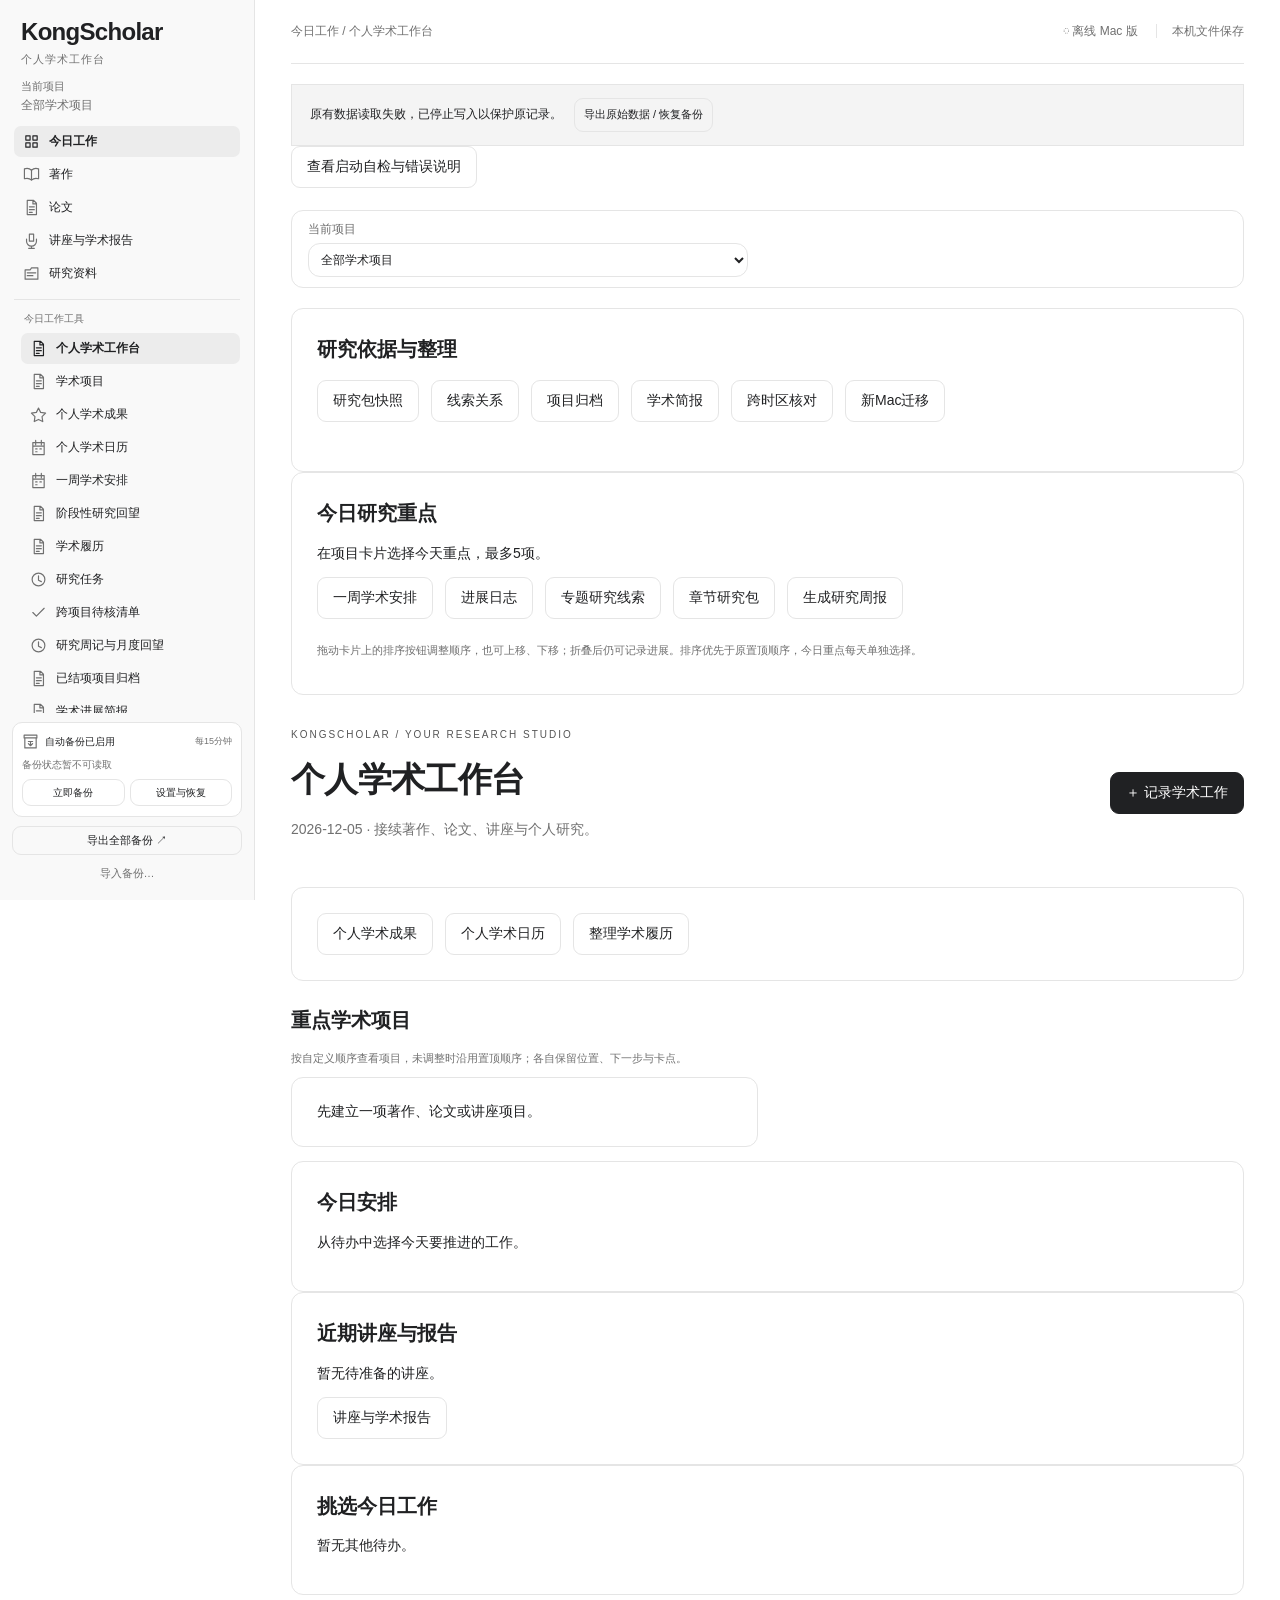
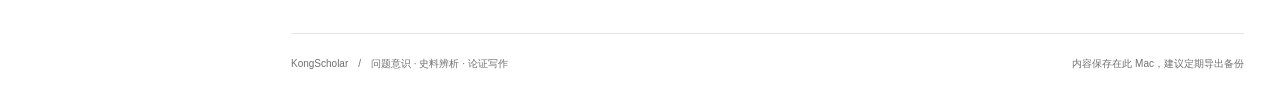
==== commit 1f75b9ea: "Release KongScholar 3.9.0: research snapshots, evidence tasks, history, archive, time zones, briefs " ====
--- a/Web/index.html
+++ b/Web/index.html
@@ -1 +1 @@
-<!doctype html><html lang="zh-CN"><meta charset="utf-8"><meta name="viewport" content="width=device-width,initial-scale=1"><title>KongScholar · 个人学术工作台</title><link rel="stylesheet" href="style.css"><link rel="stylesheet" href="folio.css"><link rel="stylesheet" href="neutral.css"><body><aside><div class="brand">KongScholar<span>个人学术工作台</span></div><div class="owner">中国近现代史<br><small>个人学术工作台 · 01</small></div><nav></nav><div class="asidefoot">让材料成为证据<br>让问题长出文章</div><button id="backup">导出全部备份 ↗</button><button class="import" id="restoreNative" onclick="nativeImportBackup()">导入备份…</button><input id="restore" type="file" hidden></aside><main><header><span id="breadcrumb">工作台 / 总览</span><span>◌ 离线 Mac 版 <b>本机文件保存</b></span></header><div id="backupNotice"></div><div id="app"></div><footer>KongScholar　/　问题意识 · 史料辨析 · 论证写作 <span id="status">内容保存在此 Mac，建议定期导出备份</span></footer></main><dialog><form id="form"><div class="dialogtop"><h2 id="dialogtitle"></h2><button type="button" id="close">×</button></div><div id="fields"></div><button class="primary" type="submit">保存到工作台</button></form></dialog><div id="toast" role="status"></div><script src="workflow-model.js"></script><script src="projects-model.js"></script><script src="rhythm-model.js"></script><script src="discovery-model.js"></script><script src="progress-model.js"></script><script src="revision-model.js"></script><script src="depth-model.js"></script><script src="advanced-model.js"></script><script src="research-model.js"></script><script src="personal-model.js"></script><script src="stability-model.js"></script><script src="material-model28.js"></script><script src="finish-model29.js"></script><script src="continuity-model30.js"></script><script src="studio-model31.js"></script><script src="review-model32.js"></script><script src="delivery-model34.js"></script><script src="academic-model35.js"></script><script src="academic-model36.js"></script><script src="calendar-model37.js"></script><script src="studio-model38.js"></script><script src="desktop.js"></script><script src="app.js"></script><script src="folio.js"></script><script src="references.js"></script><script src="workflow.js"></script><script src="publication.js"></script><script src="reliability.js"></script><script src="research.js"></script><script src="projects.js"></script><script src="rhythm.js"></script><script src="discovery.js"></script><script src="studio.js"></script><script src="progress.js"></script><script src="revision.js"></script><script src="depth.js"></script><script src="manuscripts.js"></script><script src="recovery.js"></script><script src="sessions.js"></script><script src="advanced.js"></script><script src="exchange.js"></script><script src="scholarship.js"></script><script src="analysis24.js"></script><script src="teaching24.js"></script><script src="workbench25.js"></script><script src="evidence25.js"></script><script src="writing25.js"></script><script src="continuity25.js"></script><script src="workspace26.js"></script><script src="forms26.js"></script><script src="writing26.js"></script><script src="stability27.js"></script><script src="drafts27.js"></script><script src="performance27.js"></script><script src="materials28.js"></script><script src="writing29.js"></script><script src="teaching29.js"></script><script src="continuity30.js"></script><script src="studio31.js"></script><script src="review32.js"></script><script src="interface33.js"></script><script src="delivery34.js"></script><script src="academic35.js"></script><script src="academic36.js"></script><script src="outcomes36.js"></script><script src="calendar36.js"></script><script src="navigation36.js"></script><script src="calendar37.js"></script><script src="help-content37.js"></script><script src="help37.js"></script><script src="studio38.js"></script><script src="calendar38.js"></script></body></html>
+<!doctype html><html lang="zh-CN"><meta charset="utf-8"><meta name="viewport" content="width=device-width,initial-scale=1"><title>KongScholar · 个人学术工作台</title><link rel="stylesheet" href="style.css"><link rel="stylesheet" href="folio.css"><link rel="stylesheet" href="neutral.css"><body><aside><div class="brand">KongScholar<span>个人学术工作台</span></div><div class="owner">中国近现代史<br><small>个人学术工作台 · 01</small></div><nav></nav><div class="asidefoot">让材料成为证据<br>让问题长出文章</div><button id="backup">导出全部备份 ↗</button><button class="import" id="restoreNative" onclick="nativeImportBackup()">导入备份…</button><input id="restore" type="file" hidden></aside><main><header><span id="breadcrumb">工作台 / 总览</span><span>◌ 离线 Mac 版 <b>本机文件保存</b></span></header><div id="backupNotice"></div><div id="app"></div><footer>KongScholar　/　问题意识 · 史料辨析 · 论证写作 <span id="status">内容保存在此 Mac，建议定期导出备份</span></footer></main><dialog><form id="form"><div class="dialogtop"><h2 id="dialogtitle"></h2><button type="button" id="close">×</button></div><div id="fields"></div><button class="primary" type="submit">保存到工作台</button></form></dialog><div id="toast" role="status"></div><script src="workflow-model.js"></script><script src="projects-model.js"></script><script src="rhythm-model.js"></script><script src="discovery-model.js"></script><script src="progress-model.js"></script><script src="revision-model.js"></script><script src="depth-model.js"></script><script src="advanced-model.js"></script><script src="research-model.js"></script><script src="personal-model.js"></script><script src="stability-model.js"></script><script src="material-model28.js"></script><script src="finish-model29.js"></script><script src="continuity-model30.js"></script><script src="studio-model31.js"></script><script src="review-model32.js"></script><script src="delivery-model34.js"></script><script src="academic-model35.js"></script><script src="academic-model36.js"></script><script src="calendar-model37.js"></script><script src="studio-model38.js"></script><script src="studio-model39.js"></script><script src="desktop.js"></script><script src="app.js"></script><script src="folio.js"></script><script src="references.js"></script><script src="workflow.js"></script><script src="publication.js"></script><script src="reliability.js"></script><script src="research.js"></script><script src="projects.js"></script><script src="rhythm.js"></script><script src="discovery.js"></script><script src="studio.js"></script><script src="progress.js"></script><script src="revision.js"></script><script src="depth.js"></script><script src="manuscripts.js"></script><script src="recovery.js"></script><script src="sessions.js"></script><script src="advanced.js"></script><script src="exchange.js"></script><script src="scholarship.js"></script><script src="analysis24.js"></script><script src="teaching24.js"></script><script src="workbench25.js"></script><script src="evidence25.js"></script><script src="writing25.js"></script><script src="continuity25.js"></script><script src="workspace26.js"></script><script src="forms26.js"></script><script src="writing26.js"></script><script src="stability27.js"></script><script src="drafts27.js"></script><script src="performance27.js"></script><script src="materials28.js"></script><script src="writing29.js"></script><script src="teaching29.js"></script><script src="continuity30.js"></script><script src="studio31.js"></script><script src="review32.js"></script><script src="interface33.js"></script><script src="delivery34.js"></script><script src="academic35.js"></script><script src="academic36.js"></script><script src="outcomes36.js"></script><script src="calendar36.js"></script><script src="navigation36.js"></script><script src="calendar37.js"></script><script src="help-content37.js"></script><script src="help37.js"></script><script src="studio38.js"></script><script src="calendar38.js"></script><script src="studio39.js"></script><script src="calendar39.js"></script></body></html>
--- a/Web/neutral.css
+++ b/Web/neutral.css
@@ -40,3 +40,5 @@
 /* Share grid rows across days so matching hours remain horizontally aligned. */
 .week-columns38{grid-template-columns:repeat(7,minmax(120px,1fr));grid-template-rows:auto auto repeat(24,minmax(74px,auto));min-width:840px}.week-column38{display:contents}.week-column38>*{grid-column:var(--day38);border-right:1px solid var(--line)}.week-column38>h2{grid-row:1}.week-allday38{grid-row:2}.week-hour38{min-height:74px}
 body.dragging38,body.dragging38 *{cursor:grabbing!important;-webkit-user-select:none!important;user-select:none!important}.project-controls38 [data-order-handle38],[data-calendar-key37]{cursor:grab;touch-action:none}
+/* 3.9 research relationships and source comparisons */
+.graph-columns39{display:grid;grid-template-columns:repeat(4,minmax(150px,1fr));gap:14px;overflow:auto;padding:12px 0}.graph-columns39 section{background:var(--soft);border-radius:10px;padding:12px}.graph-node39{display:block;width:100%;text-align:left;margin:8px 0;padding:12px;white-space:normal}.graph-node39.active{outline:2px solid var(--ink)}.graph-edge39{padding:8px 12px;border-left:2px solid var(--line);background:var(--soft)}.compare-grid pre{white-space:pre-wrap;overflow-wrap:anywhere;max-height:480px;overflow:auto}#snapshotName39,#briefTitle39{max-width:720px}#archiveReason39{min-height:90px}
